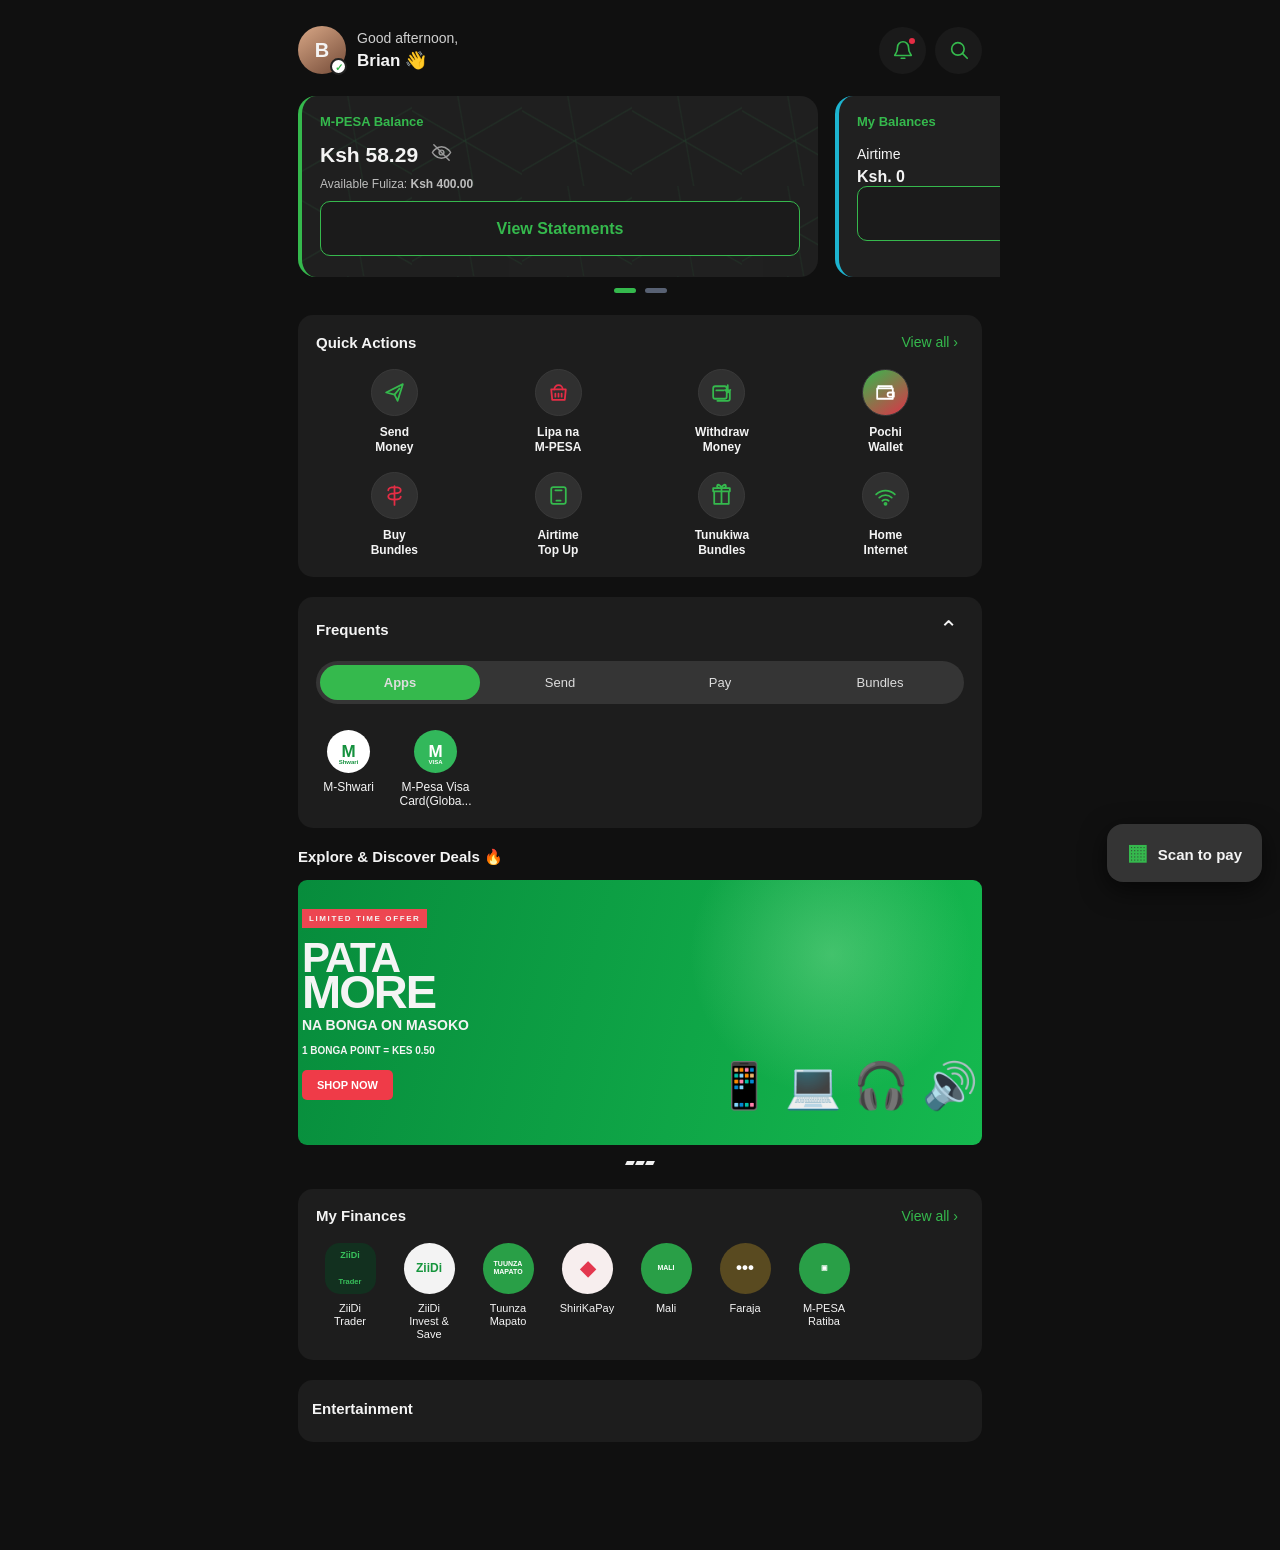
==== index.html @ 20afc81e "Add upgraded M-PESA dashboard" ====
<!doctype html>
<html lang="en">
<head>
<meta charset="utf-8">
<meta name="viewport" content="width=device-width,initial-scale=1,viewport-fit=cover">
<meta name="theme-color" content="#101010">
<title>M-PESA Dashboard</title>
<link rel="stylesheet" href="styles.css">
</head>
<body>
<div class="app">
<header class="topbar">
  <div class="user">
    <div class="avatar">B<span>✓</span></div>
    <div><div class="hello">Good afternoon,</div><div class="name">Brian 👋</div></div>
  </div>
  <div class="top-actions">
    <button class="circle" aria-label="Notifications"><svg viewBox="0 0 24 24"><path d="M18 9a6 6 0 0 0-12 0c0 7-3 7-3 9h18c0-2-3-2-3-9M10 21h4"/></svg><i></i></button>
    <button class="circle" aria-label="Search"><svg viewBox="0 0 24 24"><circle cx="10.8" cy="10.8" r="6.8"/><path d="m16 16 5 5"/></svg></button>
  </div>
</header>

<section class="balances">
<article class="balance-card mpesa"><div class="network"></div><div class="content">
  <div class="eyebrow">M-PESA Balance</div>
  <div class="amount"><strong id="balance">Ksh 58.29</strong><button id="eye"><svg viewBox="0 0 24 24"><path d="M2.5 12s3.4-6 9.5-6 9.5 6 9.5 6-3.4 6-9.5 6-9.5-6-9.5-6Z"/><circle cx="12" cy="12" r="2.5"/><path d="m4 4 16 16"/></svg></button></div>
  <div class="fuliza">Available Fuliza: <b>Ksh 400.00</b></div>
  <button class="statement">View Statements</button>
</div></article>
<article class="balance-card airtime"><div class="content">
  <div class="eyebrow">My Balances</div><div class="air-label">Airtime</div><strong>Ksh. 0</strong>
  <button class="statement">View Details</button>
</div></article>
</section>
<div class="slider-dots"><b></b><i></i></div>

<section class="panel quick">
<div class="heading"><h2>Quick Actions</h2><button class="link">View all ›</button></div>
<div class="quick-grid">
  <button class="action" data-name="Send Money"><span class="qicon green"><svg viewBox="0 0 24 24"><path d="m4 12 16-8-5 16-3-6-8-2Z"/><path d="m12 14 5-6"/></svg></span>Send<br>Money</button>
  <button class="action" data-name="Lipa na M-PESA"><span class="qicon red"><svg viewBox="0 0 24 24"><path d="M5 9h14l-1 10H6L5 9Z"/><path d="M8 9a4 4 0 0 1 8 0M9 13v3M12 13v3M15 13v3"/></svg></span>Lipa na<br>M-PESA</button>
  <button class="action" data-name="Withdraw Money"><span class="qicon green"><svg viewBox="0 0 24 24"><rect x="4" y="6" width="13" height="12" rx="2"/><path d="M17 10h3v8a2 2 0 0 1-2 2H8M7 10h7M18 5v7M15.5 9.5 18 12l2.5-2.5"/></svg></span>Withdraw<br>Money</button>
  <button class="action" data-name="Pochi Wallet"><span class="qicon pochi"><svg viewBox="0 0 24 24"><path d="M4 8h15v10H4z"/><path d="M5 8V6h13v2M16 12h4v4h-4a2 2 0 1 1 0-4Z"/></svg></span>Pochi<br>Wallet</button>
  <button class="action" data-name="Buy Bundles"><span class="qicon red"><svg viewBox="0 0 24 24"><path d="M12 3v18M6 7c0-2 2-3 6-3s6 1 6 3-2 3-6 3-6 1-6 3 2 3 6 3 6-1 6-3"/></svg></span>Buy<br>Bundles</button>
  <button class="action" data-name="Airtime Top Up"><span class="qicon green"><svg viewBox="0 0 24 24"><rect x="5" y="4" width="14" height="16" rx="2"/><path d="M9 7h6M10 17h4"/></svg></span>Airtime<br>Top Up</button>
  <button class="action" data-name="Tunukiwa Bundles"><span class="qicon green"><svg viewBox="0 0 24 24"><path d="M5 8h14v12H5zM4 5h16v3H4zM12 5v15M12 5c-3 0-5-1-4-3 1-1 4 1 4 3ZM12 5c3 0 5-1 4-3-1-1-4 1-4 3Z"/></svg></span>Tunukiwa<br>Bundles</button>
  <button class="action" data-name="Home Internet"><span class="qicon green"><svg viewBox="0 0 24 24"><path d="M3 11a13 13 0 0 1 18 0M6 14a9 9 0 0 1 12 0M9 17a5 5 0 0 1 6 0"/><circle cx="12" cy="20" r="1"/></svg></span>Home<br>Internet</button>
</div></section>

<section class="panel frequent">
<div class="heading"><h2>Frequents</h2><button class="collapse">⌃</button></div>
<div class="tabs"><button class="tab active">Apps</button><button class="tab">Send</button><button class="tab">Pay</button><button class="tab">Bundles</button></div>
<div class="freq-list">
<button class="freq" data-name="M-Shwari"><span class="app-logo mshwari">M<small>Shwari</small></span><label>M-Shwari</label></button>
<button class="freq" data-name="M-Pesa Visa Card"><span class="app-logo visa">M<small>VISA</small></span><label>M-Pesa Visa<br>Card(Globa...</label></button>
</div></section>

<section class="discover">
<h2>Explore &amp; Discover Deals 🔥</h2>
<div class="banner"><div class="banner-copy"><span>LIMITED TIME OFFER</span><h3>PATA<br><b>MORE</b></h3><p>NA BONGA ON MASOKO</p><strong>1 BONGA POINT = KES 0.50</strong><button>SHOP NOW</button></div><div class="banner-art">📱 💻 🎧 🔊</div></div>
<div class="banner-dots"><i></i><i></i><i></i></div></section>

<section class="panel finances">
<div class="heading"><h2>My Finances</h2><button class="link">View all ›</button></div>
<div class="finance-scroll">
<button class="finance"><span class="flogo dark">ZiiDi<small>Trader</small></span>ZiiDi<br>Trader</button>
<button class="finance"><span class="flogo white">ZiiDi</span>ZiiDi<br>Invest &amp; Save</button>
<button class="finance"><span class="flogo green">TUUNZA<br>MAPATO</span>Tuunza<br>Mapato</button>
<button class="finance"><span class="flogo red">◆</span>ShiriKaPay</button>
<button class="finance"><span class="flogo green">MALI</span>Mali</button>
<button class="finance"><span class="flogo orange">•••</span>Faraja</button>
<button class="finance"><span class="flogo green">▣</span>M-PESA<br>Ratiba</button>
</div></section>

<section class="panel entertainment"><h2>Entertainment</h2></section>
<button class="scan"><span>▦</span>Scan to pay</button>
<div id="toast"></div>
</div>
<script src="script.js"></script>
</body></html>
---- styles.css ----
*{box-sizing:border-box;-webkit-tap-highlight-color:transparent} :root{--bg:#101010;--panel:#1d1d1d;--green:#35b94d;--red:#e52d45;--text:#f4f4f4}html,body{margin:0;background:var(--bg);color:var(--text);font-family:Inter,Roboto,Arial,sans-serif}button{font:inherit;color:inherit;border:0;cursor:pointer}.app{width:min(100%,720px);margin:auto;padding:14px 18px 88px}.topbar{height:72px;display:flex;justify-content:space-between;align-items:center;margin-bottom:10px}.user{display:flex;gap:11px;align-items:center}.avatar{width:48px;height:48px;border-radius:50%;display:grid;place-items:center;background:linear-gradient(145deg,#d8a786,#744b38);font-weight:800;font-size:20px;position:relative}.avatar span{position:absolute;right:-1px;bottom:-1px;width:17px;height:17px;border-radius:50%;background:#fff;color:var(--green);font-size:10px;text-align:center;padding-top:2px;border:2px solid #222}.hello{font-size:14px;color:#d0d0d0;margin-bottom:4px}.name{font-size:17px;font-weight:700}.top-actions{display:flex;gap:9px}.circle{width:47px;height:47px;border-radius:50%;background:#1a1a1a;display:grid;place-items:center;position:relative}.circle svg{width:22px;height:22px;fill:none;stroke:var(--green);stroke-width:1.8;stroke-linecap:round;stroke-linejoin:round}.circle i{position:absolute;top:11px;right:11px;width:6px;height:6px;background:#e52d45;border-radius:50%}.balances{display:flex;gap:17px;overflow:hidden;margin:0 -18px;padding:0 18px}.balance-card{height:181px;flex:0 0 calc(100% - 105px);border-radius:18px;background:#202020;position:relative;overflow:hidden;border-left:4px solid var(--green)}.balance-card.airtime{border-left-color:#1db4d0}.network{position:absolute;inset:0;opacity:.65;background-image:linear-gradient(30deg,transparent 48%,#27603955 49%,transparent 50%),linear-gradient(150deg,transparent 48%,#27603955 49%,transparent 50%),linear-gradient(80deg,transparent 48%,#27603944 49%,transparent 50%);background-size:110px 90px}.content{position:relative;padding:18px}.eyebrow{color:var(--green);font-size:13px;font-weight:700;margin-bottom:12px}.amount{display:flex;align-items:center;gap:12px}.amount strong{font-size:21px}.amount button{background:none;padding:0}.amount svg{width:23px;height:23px;fill:none;stroke:#999;stroke-width:1.5;stroke-linecap:round;stroke-linejoin:round}.fuliza{font-size:12px;color:#bdbdbd;margin:9px 0 10px}.statement{height:55px;width:100%;background:#1b1b1b;border:1px solid #36b84d;border-radius:10px;color:var(--green);font-weight:700}.air-label{font-size:14px;margin:17px 0 6px}.airtime strong{font-size:16px}.slider-dots{display:flex;justify-content:center;gap:9px;margin:11px 0 22px}.slider-dots b,.slider-dots i{width:22px;height:5px;border-radius:9px;background:#586173}.slider-dots b{background:var(--green)}.panel{background:var(--panel);border-radius:15px;padding:18px;margin-bottom:20px}.heading{display:flex;justify-content:space-between;align-items:center;margin-bottom:17px}.heading h2,.discover h2,.entertainment h2{font-size:15px;margin:0}.link{background:none;color:var(--green);font-size:14px}.quick-grid{display:grid;grid-template-columns:repeat(4,1fr);gap:15px 7px}.action{background:none;display:flex;flex-direction:column;align-items:center;gap:9px;font-size:12px;font-weight:600;line-height:1.25;text-align:center}.qicon{width:47px;height:47px;border-radius:50%;background:#303030;border:1px solid #3a3a3a;display:grid;place-items:center}.qicon svg{width:25px;height:25px;fill:none;stroke:var(--green);stroke-width:1.7;stroke-linecap:round;stroke-linejoin:round}.qicon.red svg{stroke:var(--red)}.qicon.pochi{background:linear-gradient(145deg,#35b94d,#df3148)}.qicon.pochi svg{stroke:#fff}.frequent{min-height:224px}.collapse{background:none;font-size:23px}.tabs{display:grid;grid-template-columns:repeat(4,1fr);background:#353535;border-radius:25px;padding:4px;margin-bottom:25px}.tab{background:none;border-radius:21px;padding:10px 5px;color:#ddd;font-size:13px}.tab.active{background:var(--green);font-weight:700}.freq-list{display:flex;gap:22px}.freq{background:none;width:65px;display:flex;flex-direction:column;align-items:center;gap:8px;font-size:12px;line-height:1.15}.app-logo{width:43px;height:43px;border-radius:50%;display:grid;place-items:center;background:#fff;color:#15913e;font-weight:800;font-size:17px;position:relative}.app-logo small{font-size:6px;position:absolute;bottom:7px}.app-logo.visa{background:#32b85b;color:#fff}.discover{margin-bottom:20px}.discover h2{margin-bottom:14px}.banner{height:265px;border-radius:9px;overflow:hidden;background:linear-gradient(105deg,#078c3c,#15b94f);position:relative}.banner:after{content:"";position:absolute;inset:0;background:radial-gradient(circle at 78% 28%,#a5edb055,transparent 25%)}.banner-copy{position:relative;z-index:2;padding:27px 8px 20px 4px;width:59%}.banner-copy>span{background:#ed4651;padding:5px 7px;font-size:8px;font-weight:900;letter-spacing:1.6px}.banner h3{font-size:42px;line-height:.77;letter-spacing:-2px;margin:17px 0 3px}.banner h3 b{font-size:47px}.banner p{font-size:14px;font-weight:800;margin:7px 0 12px}.banner strong{display:block;font-size:10px;margin-bottom:14px}.banner button{background:#ef3b48;color:white;border-radius:5px;padding:9px 15px;font-size:11px;font-weight:800}.banner-art{position:absolute;right:4px;bottom:33px;font-size:45px;white-space:nowrap;z-index:2}.banner-dots{text-align:center;padding-top:6px}.banner-dots i{display:inline-block;width:8px;height:4px;background:#eee;margin:0 1px;transform:skew(-25deg)}.finances{overflow:hidden}.finance-scroll{display:flex;gap:11px;overflow-x:auto;scrollbar-width:none}.finance-scroll::-webkit-scrollbar{display:none}.finance{background:none;flex:0 0 68px;display:flex;flex-direction:column;align-items:center;gap:8px;text-align:center;font-size:11px;line-height:1.2}.flogo{width:51px;height:51px;border-radius:15px;display:grid;place-items:center;font-weight:800;font-size:9px}.flogo.dark{background:#12301f;color:#38c05b}.flogo.white{background:#f3f3f3;color:#16953d;border-radius:50%;font-size:12px}.flogo.green{background:#299f47;color:white;border-radius:50%;font-size:7px}.flogo.red{background:#f7eeee;color:#e3374e;border-radius:50%;font-size:20px}.flogo.orange{background:#594a20;color:#fff;border-radius:50%;font-size:17px}.entertainment{height:62px;padding:20px 14px}.scan{position:fixed;right:18px;bottom:18px;z-index:20;background:#343434;border-radius:16px;padding:16px 20px;box-shadow:0 8px 26px #0009;font-size:15px;font-weight:600}.scan span{color:var(--green);font-size:22px;margin-right:10px}#toast{position:fixed;left:50%;bottom:84px;transform:translate(-50%,20px);opacity:0;background:#333;padding:11px 18px;border-radius:10px;font-size:13px;transition:.2s;z-index:30}#toast.show{opacity:1;transform:translate(-50%,0)}@media(min-width:600px){.balance-card{flex-basis:520px}}
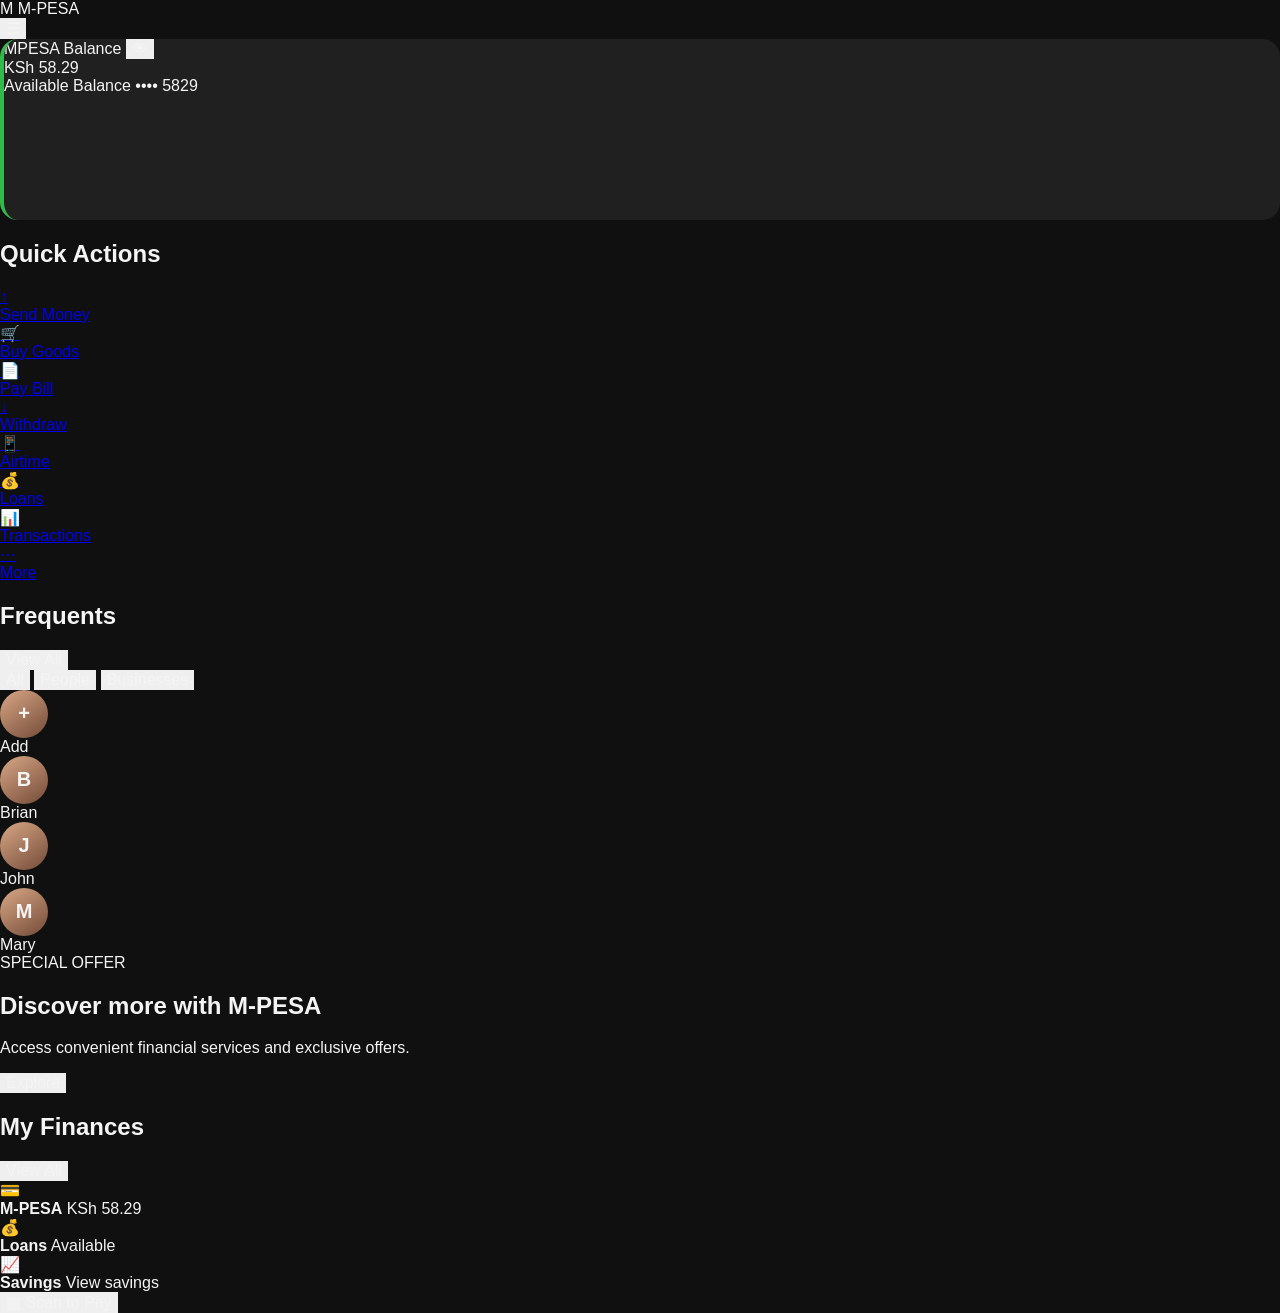
==== commit 16374fec: "Update index.html" ====
--- a/index.html
+++ b/index.html
@@ -1,80 +1,446 @@
-<!doctype html>
+<!DOCTYPE html>
 <html lang="en">
 <head>
-<meta charset="utf-8">
-<meta name="viewport" content="width=device-width,initial-scale=1,viewport-fit=cover">
-<meta name="theme-color" content="#101010">
-<title>M-PESA Dashboard</title>
-<link rel="stylesheet" href="styles.css">
+  <meta charset="UTF-8">
+  <meta name="viewport" content="width=device-width, initial-scale=1.0">
+
+  <title>M-PESA Dashboard</title>
+
+  <link rel="stylesheet" href="styles.css">
 </head>
+
 <body>
-<div class="app">
-<header class="topbar">
-  <div class="user">
-    <div class="avatar">B<span>✓</span></div>
-    <div><div class="hello">Good afternoon,</div><div class="name">Brian 👋</div></div>
-  </div>
-  <div class="top-actions">
-    <button class="circle" aria-label="Notifications"><svg viewBox="0 0 24 24"><path d="M18 9a6 6 0 0 0-12 0c0 7-3 7-3 9h18c0-2-3-2-3-9M10 21h4"/></svg><i></i></button>
-    <button class="circle" aria-label="Search"><svg viewBox="0 0 24 24"><circle cx="10.8" cy="10.8" r="6.8"/><path d="m16 16 5 5"/></svg></button>
-  </div>
-</header>
-
-<section class="balances">
-<article class="balance-card mpesa"><div class="network"></div><div class="content">
-  <div class="eyebrow">M-PESA Balance</div>
-  <div class="amount"><strong id="balance">Ksh 58.29</strong><button id="eye"><svg viewBox="0 0 24 24"><path d="M2.5 12s3.4-6 9.5-6 9.5 6 9.5 6-3.4 6-9.5 6-9.5-6-9.5-6Z"/><circle cx="12" cy="12" r="2.5"/><path d="m4 4 16 16"/></svg></button></div>
-  <div class="fuliza">Available Fuliza: <b>Ksh 400.00</b></div>
-  <button class="statement">View Statements</button>
-</div></article>
-<article class="balance-card airtime"><div class="content">
-  <div class="eyebrow">My Balances</div><div class="air-label">Airtime</div><strong>Ksh. 0</strong>
-  <button class="statement">View Details</button>
-</div></article>
-</section>
-<div class="slider-dots"><b></b><i></i></div>
-
-<section class="panel quick">
-<div class="heading"><h2>Quick Actions</h2><button class="link">View all ›</button></div>
-<div class="quick-grid">
-  <button class="action" data-name="Send Money"><span class="qicon green"><svg viewBox="0 0 24 24"><path d="m4 12 16-8-5 16-3-6-8-2Z"/><path d="m12 14 5-6"/></svg></span>Send<br>Money</button>
-  <button class="action" data-name="Lipa na M-PESA"><span class="qicon red"><svg viewBox="0 0 24 24"><path d="M5 9h14l-1 10H6L5 9Z"/><path d="M8 9a4 4 0 0 1 8 0M9 13v3M12 13v3M15 13v3"/></svg></span>Lipa na<br>M-PESA</button>
-  <button class="action" data-name="Withdraw Money"><span class="qicon green"><svg viewBox="0 0 24 24"><rect x="4" y="6" width="13" height="12" rx="2"/><path d="M17 10h3v8a2 2 0 0 1-2 2H8M7 10h7M18 5v7M15.5 9.5 18 12l2.5-2.5"/></svg></span>Withdraw<br>Money</button>
-  <button class="action" data-name="Pochi Wallet"><span class="qicon pochi"><svg viewBox="0 0 24 24"><path d="M4 8h15v10H4z"/><path d="M5 8V6h13v2M16 12h4v4h-4a2 2 0 1 1 0-4Z"/></svg></span>Pochi<br>Wallet</button>
-  <button class="action" data-name="Buy Bundles"><span class="qicon red"><svg viewBox="0 0 24 24"><path d="M12 3v18M6 7c0-2 2-3 6-3s6 1 6 3-2 3-6 3-6 1-6 3 2 3 6 3 6-1 6-3"/></svg></span>Buy<br>Bundles</button>
-  <button class="action" data-name="Airtime Top Up"><span class="qicon green"><svg viewBox="0 0 24 24"><rect x="5" y="4" width="14" height="16" rx="2"/><path d="M9 7h6M10 17h4"/></svg></span>Airtime<br>Top Up</button>
-  <button class="action" data-name="Tunukiwa Bundles"><span class="qicon green"><svg viewBox="0 0 24 24"><path d="M5 8h14v12H5zM4 5h16v3H4zM12 5v15M12 5c-3 0-5-1-4-3 1-1 4 1 4 3ZM12 5c3 0 5-1 4-3-1-1-4 1-4 3Z"/></svg></span>Tunukiwa<br>Bundles</button>
-  <button class="action" data-name="Home Internet"><span class="qicon green"><svg viewBox="0 0 24 24"><path d="M3 11a13 13 0 0 1 18 0M6 14a9 9 0 0 1 12 0M9 17a5 5 0 0 1 6 0"/><circle cx="12" cy="20" r="1"/></svg></span>Home<br>Internet</button>
-</div></section>
-
-<section class="panel frequent">
-<div class="heading"><h2>Frequents</h2><button class="collapse">⌃</button></div>
-<div class="tabs"><button class="tab active">Apps</button><button class="tab">Send</button><button class="tab">Pay</button><button class="tab">Bundles</button></div>
-<div class="freq-list">
-<button class="freq" data-name="M-Shwari"><span class="app-logo mshwari">M<small>Shwari</small></span><label>M-Shwari</label></button>
-<button class="freq" data-name="M-Pesa Visa Card"><span class="app-logo visa">M<small>VISA</small></span><label>M-Pesa Visa<br>Card(Globa...</label></button>
-</div></section>
-
-<section class="discover">
-<h2>Explore &amp; Discover Deals 🔥</h2>
-<div class="banner"><div class="banner-copy"><span>LIMITED TIME OFFER</span><h3>PATA<br><b>MORE</b></h3><p>NA BONGA ON MASOKO</p><strong>1 BONGA POINT = KES 0.50</strong><button>SHOP NOW</button></div><div class="banner-art">📱 💻 🎧 🔊</div></div>
-<div class="banner-dots"><i></i><i></i><i></i></div></section>
-
-<section class="panel finances">
-<div class="heading"><h2>My Finances</h2><button class="link">View all ›</button></div>
-<div class="finance-scroll">
-<button class="finance"><span class="flogo dark">ZiiDi<small>Trader</small></span>ZiiDi<br>Trader</button>
-<button class="finance"><span class="flogo white">ZiiDi</span>ZiiDi<br>Invest &amp; Save</button>
-<button class="finance"><span class="flogo green">TUUNZA<br>MAPATO</span>Tuunza<br>Mapato</button>
-<button class="finance"><span class="flogo red">◆</span>ShiriKaPay</button>
-<button class="finance"><span class="flogo green">MALI</span>Mali</button>
-<button class="finance"><span class="flogo orange">•••</span>Faraja</button>
-<button class="finance"><span class="flogo green">▣</span>M-PESA<br>Ratiba</button>
-</div></section>
-
-<section class="panel entertainment"><h2>Entertainment</h2></section>
-<button class="scan"><span>▦</span>Scan to pay</button>
-<div id="toast"></div>
-</div>
-<script src="script.js"></script>
-</body></html>+
+  <!-- ================= HEADER ================= -->
+  <header class="top-header">
+
+    <div class="brand">
+      <span class="brand-mark">M</span>
+      <span>M-PESA</span>
+    </div>
+
+    <button class="menu-btn" aria-label="Menu">
+      ☰
+    </button>
+
+  </header>
+
+
+  <!-- ================= MAIN ================= -->
+  <main class="dashboard">
+
+    <!-- Balance Card -->
+    <section class="balance-card">
+
+      <div class="balance-header">
+        <span>MPESA Balance</span>
+
+        <button
+          id="toggleBalance"
+          class="balance-toggle"
+          aria-label="Show or hide balance"
+        >
+          👁
+        </button>
+      </div>
+
+      <div
+        id="balanceAmount"
+        class="balance-amount"
+      >
+        KSh 58.29
+      </div>
+
+      <div class="balance-footer">
+        <span>Available Balance</span>
+        <span>•••• 5829</span>
+      </div>
+
+    </section>
+
+
+    <!-- ================= QUICK ACTIONS ================= -->
+    <section class="section">
+
+      <div class="section-heading">
+        <h2>Quick Actions</h2>
+      </div>
+
+      <div class="quick-actions">
+
+        <!-- SEND MONEY -->
+        <a
+          href="send-money.html"
+          class="quick-action"
+        >
+          <div class="action-icon send-icon">
+            ↑
+          </div>
+
+          <span>Send Money</span>
+        </a>
+
+
+        <!-- BUY GOODS -->
+        <a
+          href="#"
+          class="quick-action"
+          onclick="showToast('Buy Goods selected'); return false;"
+        >
+          <div class="action-icon">
+            🛒
+          </div>
+
+          <span>Buy Goods</span>
+        </a>
+
+
+        <!-- PAY BILL -->
+        <a
+          href="#"
+          class="quick-action"
+          onclick="showToast('Pay Bill selected'); return false;"
+        >
+          <div class="action-icon">
+            📄
+          </div>
+
+          <span>Pay Bill</span>
+        </a>
+
+
+        <!-- WITHDRAW -->
+        <a
+          href="#"
+          class="quick-action"
+          onclick="showToast('Withdraw selected'); return false;"
+        >
+          <div class="action-icon">
+            ↓
+          </div>
+
+          <span>Withdraw</span>
+        </a>
+
+
+        <!-- AIRTIME -->
+        <a
+          href="#"
+          class="quick-action"
+          onclick="showToast('Airtime selected'); return false;"
+        >
+          <div class="action-icon">
+            📱
+          </div>
+
+          <span>Airtime</span>
+        </a>
+
+
+        <!-- LOANS -->
+        <a
+          href="#"
+          class="quick-action"
+          onclick="showToast('Loans selected'); return false;"
+        >
+          <div class="action-icon">
+            💰
+          </div>
+
+          <span>Loans</span>
+        </a>
+
+
+        <!-- TRANSACTIONS -->
+        <a
+          href="#"
+          class="quick-action"
+          onclick="showToast('Transactions selected'); return false;"
+        >
+          <div class="action-icon">
+            📊
+          </div>
+
+          <span>Transactions</span>
+        </a>
+
+
+        <!-- MORE -->
+        <a
+          href="#"
+          class="quick-action"
+          onclick="showToast('More options'); return false;"
+        >
+          <div class="action-icon">
+            ⋯
+          </div>
+
+          <span>More</span>
+        </a>
+
+      </div>
+
+    </section>
+
+
+    <!-- ================= FREQUENTS ================= -->
+    <section class="section">
+
+      <div class="section-heading">
+        <h2>Frequents</h2>
+
+        <button class="view-all">
+          View All
+        </button>
+      </div>
+
+      <div class="frequent-tabs">
+
+        <button class="frequent-tab active">
+          All
+        </button>
+
+        <button class="frequent-tab">
+          People
+        </button>
+
+        <button class="frequent-tab">
+          Businesses
+        </button>
+
+      </div>
+
+      <div class="frequent-list">
+
+        <div class="frequent-item">
+          <div class="avatar">+</div>
+          <span>Add</span>
+        </div>
+
+        <div class="frequent-item">
+          <div class="avatar">B</div>
+          <span>Brian</span>
+        </div>
+
+        <div class="frequent-item">
+          <div class="avatar">J</div>
+          <span>John</span>
+        </div>
+
+        <div class="frequent-item">
+          <div class="avatar">M</div>
+          <span>Mary</span>
+        </div>
+
+      </div>
+
+    </section>
+
+
+    <!-- ================= DEALS ================= -->
+    <section class="deal-banner">
+
+      <div class="deal-content">
+
+        <span class="deal-label">
+          SPECIAL OFFER
+        </span>
+
+        <h2>
+          Discover more with M-PESA
+        </h2>
+
+        <p>
+          Access convenient financial services
+          and exclusive offers.
+        </p>
+
+        <button
+          onclick="showToast('Opening offers...')"
+          class="deal-btn"
+        >
+          Explore
+        </button>
+
+      </div>
+
+    </section>
+
+
+    <!-- ================= MY FINANCES ================= -->
+    <section class="section finances-section">
+
+      <div class="section-heading">
+
+        <h2>My Finances</h2>
+
+        <button class="view-all">
+          View All
+        </button>
+
+      </div>
+
+
+      <div class="finance-list">
+
+        <div class="finance-card">
+
+          <div class="finance-icon">
+            💳
+          </div>
+
+          <div>
+            <strong>M-PESA</strong>
+            <span>KSh 58.29</span>
+          </div>
+
+        </div>
+
+
+        <div class="finance-card">
+
+          <div class="finance-icon">
+            💰
+          </div>
+
+          <div>
+            <strong>Loans</strong>
+            <span>Available</span>
+          </div>
+
+        </div>
+
+
+        <div class="finance-card">
+
+          <div class="finance-icon">
+            📈
+          </div>
+
+          <div>
+            <strong>Savings</strong>
+            <span>View savings</span>
+          </div>
+
+        </div>
+
+      </div>
+
+    </section>
+
+  </main>
+
+
+  <!-- ================= SCAN BUTTON ================= -->
+
+  <button
+    class="scan-button"
+    onclick="showToast('Scan to Pay')"
+  >
+    <span class="scan-icon">▦</span>
+    <span>Scan to Pay</span>
+  </button>
+
+
+  <!-- ================= TOAST ================= -->
+
+  <div
+    id="toast"
+    class="toast"
+  ></div>
+
+
+  <!-- ================= SCRIPT ================= -->
+
+  <script>
+
+    /* --------------------------------
+       BALANCE SHOW / HIDE
+    -------------------------------- */
+
+    const toggleBalance =
+      document.getElementById("toggleBalance");
+
+    const balanceAmount =
+      document.getElementById("balanceAmount");
+
+    let balanceVisible = true;
+
+    if (toggleBalance) {
+
+      toggleBalance.addEventListener("click", () => {
+
+        balanceVisible = !balanceVisible;
+
+        if (balanceVisible) {
+
+          balanceAmount.textContent =
+            "KSh 58.29";
+
+          toggleBalance.textContent = "👁";
+
+        } else {
+
+          balanceAmount.textContent =
+            "KSh •••••";
+
+          toggleBalance.textContent = "🙈";
+
+        }
+
+      });
+
+    }
+
+
+    /* --------------------------------
+       TOAST MESSAGE
+    -------------------------------- */
+
+    function showToast(message) {
+
+      const toast =
+        document.getElementById("toast");
+
+      if (!toast) return;
+
+      toast.textContent = message;
+
+      toast.classList.add("show");
+
+      setTimeout(() => {
+
+        toast.classList.remove("show");
+
+      }, 2200);
+
+    }
+
+
+    /* --------------------------------
+       FREQUENT TABS
+    -------------------------------- */
+
+    const frequentTabs =
+      document.querySelectorAll(".frequent-tab");
+
+    frequentTabs.forEach(tab => {
+
+      tab.addEventListener("click", () => {
+
+        frequentTabs.forEach(item => {
+
+          item.classList.remove("active");
+
+        });
+
+        tab.classList.add("active");
+
+      });
+
+    });
+
+  </script>
+
+</body>
+</html>
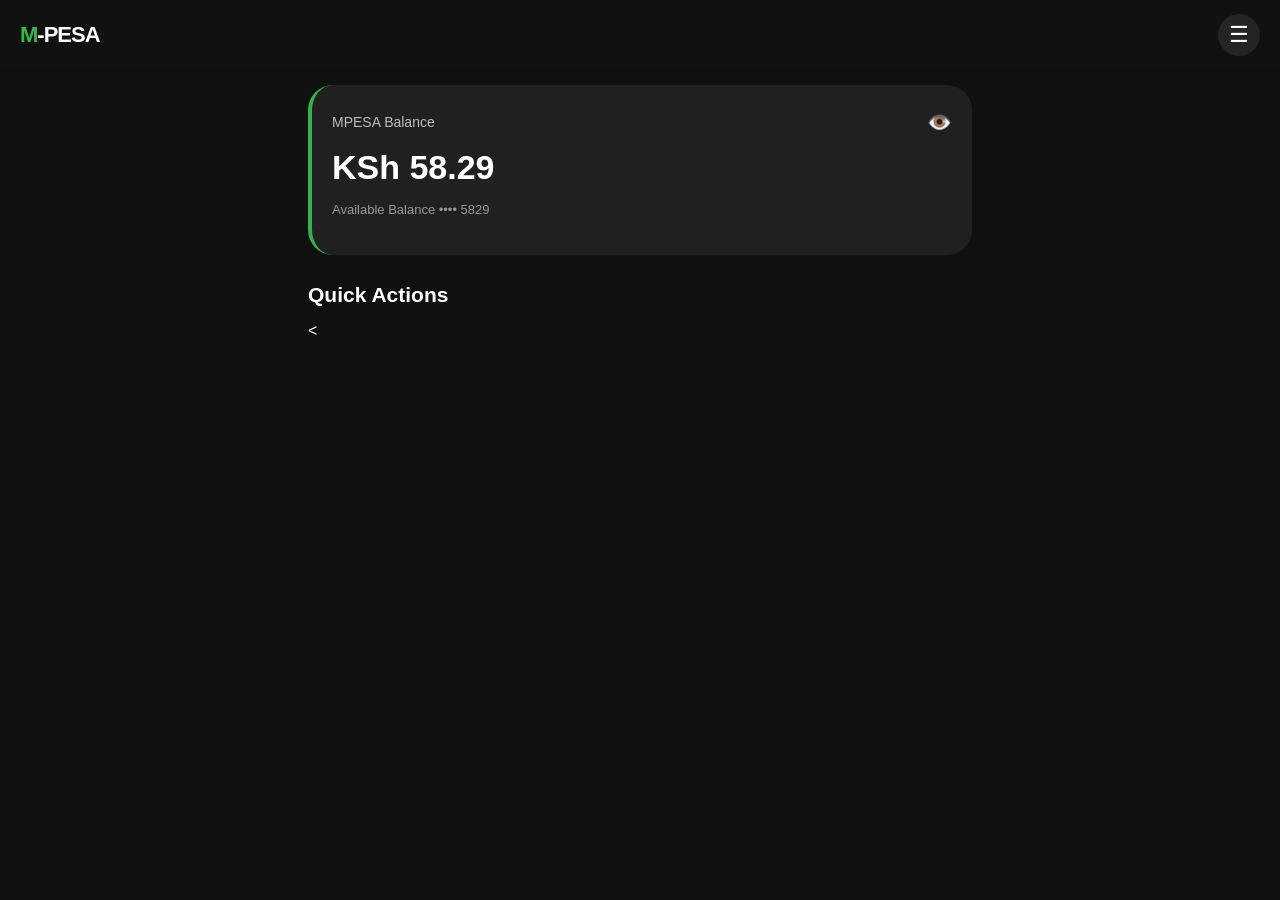
==== commit 3105955c: "Update index.html" ====
--- a/index.html
+++ b/index.html
@@ -6,441 +6,439 @@
 
   <title>M-PESA Dashboard</title>
 
-  <link rel="stylesheet" href="styles.css">
+  <style>
+    * {
+      box-sizing: border-box;
+      margin: 0;
+      padding: 0;
+    }
+
+    body {
+      font-family: Arial, Helvetica, sans-serif;
+      background: #101010;
+      color: #fff;
+      min-height: 100vh;
+    }
+
+    button,
+    a {
+      font-family: inherit;
+    }
+
+    button {
+      cursor: pointer;
+    }
+
+    /* HEADER */
+
+    .header {
+      height: 70px;
+      padding: 0 20px;
+      display: flex;
+      align-items: center;
+      justify-content: space-between;
+      background: #111;
+    }
+
+    .logo {
+      font-size: 22px;
+      font-weight: 800;
+      letter-spacing: -1px;
+    }
+
+    .logo span {
+      color: #35b84a;
+    }
+
+    .menu {
+      width: 42px;
+      height: 42px;
+      border: 0;
+      border-radius: 50%;
+      background: #242424;
+      color: white;
+      font-size: 22px;
+    }
+
+    /* MAIN */
+
+    .container {
+      width: 100%;
+      max-width: 700px;
+      margin: auto;
+      padding: 15px 18px 100px;
+    }
+
+    /* BALANCE */
+
+    .balance-card {
+      background: #202020;
+      border-radius: 25px;
+      padding: 25px 20px;
+      min-height: 170px;
+      border-left: 4px solid #32b44a;
+      margin-bottom: 28px;
+    }
+
+    .balance-top {
+      display: flex;
+      align-items: center;
+      justify-content: space-between;
+      color: #bdbdbd;
+      font-size: 14px;
+    }
+
+    .eye {
+      border: 0;
+      background: transparent;
+      font-size: 20px;
+    }
+
+    .balance {
+      margin-top: 14px;
+      font-size: 34px;
+      font-weight: 700;
+    }
+
+    .balance-label {
+      margin-top: 15px;
+      color: #999;
+      font-size: 13px;
+    }
+
+    /* SECTION */
+
+    .section {
+      margin-bottom: 30px;
+    }
+
+    .section-title {
+      display: flex;
+      align-items: center;
+      justify-content: space-between;
+      margin-bottom: 15px;
+    }
+
+    .section-title h2 {
+      font-size: 21px;
+    }
+
+    .view-all {
+      background: transparent;
+      border: 0;
+      color: #aaa;
+      font-size: 13px;
+    }
+
+    /* QUICK ACTIONS */
+
+    .quick-actions {
+      display: grid;
+      grid-template-columns: repeat(4, 1fr);
+      gap: 10px;
+    }
+
+    .quick-action {
+      min-height: 105px;
+      border-radius: 16px;
+      background: #202020;
+      border: 1px solid #292929;
+      color: white;
+      text-decoration: none;
+      display: flex;
+      flex-direction: column;
+      align-items: center;
+      justify-content: center;
+      gap: 9px;
+      transition: .2s;
+    }
+
+    .quick-action:active {
+      transform: scale(.96);
+    }
+
+    .quick-icon {
+      width: 45px;
+      height: 45px;
+      border-radius: 50%;
+      background: #292929;
+      display: flex;
+      align-items: center;
+      justify-content: center;
+      font-size: 22px;
+    }
+
+    .quick-action span {
+      font-size: 12px;
+      text-align: center;
+    }
+
+    /* FREQUENTS */
+
+    .tabs {
+      display: flex;
+      gap: 8px;
+      overflow-x: auto;
+      margin-bottom: 17px;
+    }
+
+    .tab {
+      border: 0;
+      background: #242424;
+      color: #aaa;
+      padding: 9px 17px;
+      border-radius: 20px;
+      white-space: nowrap;
+    }
+
+    .tab.active {
+      background: #35b84a;
+      color: white;
+    }
+
+    .frequents {
+      display: flex;
+      gap: 20px;
+      overflow-x: auto;
+    }
+
+    .person {
+      min-width: 60px;
+      text-align: center;
+      color: #ccc;
+      font-size: 12px;
+    }
+
+    .avatar {
+      width: 52px;
+      height: 52px;
+      border-radius: 50%;
+      margin: auto auto 7px;
+      display: flex;
+      align-items: center;
+      justify-content: center;
+      background: #333;
+      border: 1px solid #444;
+      font-size: 18px;
+      color: white;
+    }
+
+    .add {
+      color: #35b84a;
+      font-size: 28px;
+    }
+
+    /* DEAL */
+
+    .deal {
+      background: linear-gradient(135deg, #202020, #292929);
+      border-radius: 22px;
+      padding: 24px;
+      margin-bottom: 30px;
+      border: 1px solid #333;
+    }
+
+    .deal-small {
+      color: #35b84a;
+      font-size: 11px;
+      font-weight: bold;
+      margin-bottom: 8px;
+    }
+
+    .deal h2 {
+      font-size: 22px;
+      margin-bottom: 10px;
+    }
+
+    .deal p {
+      color: #aaa;
+      font-size: 14px;
+      line-height: 1.5;
+      margin-bottom: 17px;
+    }
+
+    .deal button {
+      border: 0;
+      background: #35b84a;
+      color: white;
+      border-radius: 20px;
+      padding: 10px 18px;
+      font-weight: bold;
+    }
+
+    /* FINANCES */
+
+    .finances {
+      display: flex;
+      gap: 12px;
+      overflow-x: auto;
+    }
+
+    .finance {
+      min-width: 170px;
+      background: #202020;
+      border-radius: 17px;
+      padding: 17px;
+    }
+
+    .finance-icon {
+      font-size: 24px;
+      margin-bottom: 12px;
+    }
+
+    .finance strong {
+      display: block;
+      margin-bottom: 5px;
+    }
+
+    .finance small {
+      color: #999;
+    }
+
+    /* SCAN */
+
+    .scan {
+      position: fixed;
+      bottom: 20px;
+      left: 50%;
+      transform: translateX(-50%);
+      border: 0;
+      border-radius: 30px;
+      background: #35b84a;
+      color: white;
+      padding: 15px 24px;
+      font-weight: bold;
+      box-shadow: 0 8px 25px rgba(0,0,0,.5);
+      z-index: 10;
+    }
+
+    /* TOAST */
+
+    .toast {
+      position: fixed;
+      left: 50%;
+      bottom: 85px;
+      transform: translateX(-50%);
+      background: #333;
+      color: white;
+      padding: 12px 20px;
+      border-radius: 8px;
+      display: none;
+      z-index: 20;
+      font-size: 14px;
+    }
+
+    .toast.show {
+      display: block;
+    }
+
+    /* MOBILE */
+
+    @media (max-width: 500px) {
+
+      .header {
+        height: 62px;
+      }
+
+      .container {
+        padding-left: 14px;
+        padding-right: 14px;
+      }
+
+      .balance {
+        font-size: 30px;
+      }
+
+      .quick-actions {
+        grid-template-columns: repeat(4, 1fr);
+        gap: 7px;
+      }
+
+      .quick-action {
+        min-height: 90px;
+        border-radius: 13px;
+      }
+
+      .quick-icon {
+        width: 39px;
+        height: 39px;
+        font-size: 19px;
+      }
+
+      .quick-action span {
+        font-size: 10px;
+      }
+
+      .deal h2 {
+        font-size: 20px;
+      }
+    }
+
+    @media (max-width: 360px) {
+
+      .quick-actions {
+        grid-template-columns: repeat(2, 1fr);
+      }
+
+      .quick-action {
+        min-height: 90px;
+      }
+    }
+  </style>
 </head>
 
 <body>
 
-  <!-- ================= HEADER ================= -->
-  <header class="top-header">
-
-    <div class="brand">
-      <span class="brand-mark">M</span>
-      <span>M-PESA</span>
+  <!-- HEADER -->
+
+  <header class="header">
+
+    <div class="logo">
+      <span>M</span>-PESA
     </div>
 
-    <button class="menu-btn" aria-label="Menu">
+    <button class="menu">
       ☰
     </button>
 
   </header>
 
 
-  <!-- ================= MAIN ================= -->
-  <main class="dashboard">
-
-    <!-- Balance Card -->
+  <main class="container">
+
+    <!-- BALANCE -->
+
     <section class="balance-card">
 
-      <div class="balance-header">
+      <div class="balance-top">
         <span>MPESA Balance</span>
 
-        <button
-          id="toggleBalance"
-          class="balance-toggle"
-          aria-label="Show or hide balance"
-        >
-          👁
+        <button class="eye" id="eye">
+          👁️
         </button>
       </div>
 
-      <div
-        id="balanceAmount"
-        class="balance-amount"
-      >
+      <div class="balance" id="balance">
         KSh 58.29
       </div>
 
-      <div class="balance-footer">
-        <span>Available Balance</span>
-        <span>•••• 5829</span>
+      <div class="balance-label">
+        Available Balance •••• 5829
       </div>
 
     </section>
 
 
-    <!-- ================= QUICK ACTIONS ================= -->
+    <!-- QUICK ACTIONS -->
+
     <section class="section">
 
-      <div class="section-heading">
+      <div class="section-title">
         <h2>Quick Actions</h2>
       </div>
 
       <div class="quick-actions">
 
         <!-- SEND MONEY -->
-        <a
-          href="send-money.html"
-          class="quick-action"
-        >
-          <div class="action-icon send-icon">
-            ↑
-          </div>
-
-          <span>Send Money</span>
-        </a>
-
-
-        <!-- BUY GOODS -->
-        <a
-          href="#"
-          class="quick-action"
-          onclick="showToast('Buy Goods selected'); return false;"
-        >
-          <div class="action-icon">
-            🛒
-          </div>
-
-          <span>Buy Goods</span>
-        </a>
-
-
-        <!-- PAY BILL -->
-        <a
-          href="#"
-          class="quick-action"
-          onclick="showToast('Pay Bill selected'); return false;"
-        >
-          <div class="action-icon">
-            📄
-          </div>
-
-          <span>Pay Bill</span>
-        </a>
-
-
-        <!-- WITHDRAW -->
-        <a
-          href="#"
-          class="quick-action"
-          onclick="showToast('Withdraw selected'); return false;"
-        >
-          <div class="action-icon">
-            ↓
-          </div>
-
-          <span>Withdraw</span>
-        </a>
-
-
-        <!-- AIRTIME -->
-        <a
-          href="#"
-          class="quick-action"
-          onclick="showToast('Airtime selected'); return false;"
-        >
-          <div class="action-icon">
-            📱
-          </div>
-
-          <span>Airtime</span>
-        </a>
-
-
-        <!-- LOANS -->
-        <a
-          href="#"
-          class="quick-action"
-          onclick="showToast('Loans selected'); return false;"
-        >
-          <div class="action-icon">
-            💰
-          </div>
-
-          <span>Loans</span>
-        </a>
-
-
-        <!-- TRANSACTIONS -->
-        <a
-          href="#"
-          class="quick-action"
-          onclick="showToast('Transactions selected'); return false;"
-        >
-          <div class="action-icon">
-            📊
-          </div>
-
-          <span>Transactions</span>
-        </a>
-
-
-        <!-- MORE -->
-        <a
-          href="#"
-          class="quick-action"
-          onclick="showToast('More options'); return false;"
-        >
-          <div class="action-icon">
-            ⋯
-          </div>
-
-          <span>More</span>
-        </a>
-
-      </div>
-
-    </section>
-
-
-    <!-- ================= FREQUENTS ================= -->
-    <section class="section">
-
-      <div class="section-heading">
-        <h2>Frequents</h2>
-
-        <button class="view-all">
-          View All
-        </button>
-      </div>
-
-      <div class="frequent-tabs">
-
-        <button class="frequent-tab active">
-          All
-        </button>
-
-        <button class="frequent-tab">
-          People
-        </button>
-
-        <button class="frequent-tab">
-          Businesses
-        </button>
-
-      </div>
-
-      <div class="frequent-list">
-
-        <div class="frequent-item">
-          <div class="avatar">+</div>
-          <span>Add</span>
-        </div>
-
-        <div class="frequent-item">
-          <div class="avatar">B</div>
-          <span>Brian</span>
-        </div>
-
-        <div class="frequent-item">
-          <div class="avatar">J</div>
-          <span>John</span>
-        </div>
-
-        <div class="frequent-item">
-          <div class="avatar">M</div>
-          <span>Mary</span>
-        </div>
-
-      </div>
-
-    </section>
-
-
-    <!-- ================= DEALS ================= -->
-    <section class="deal-banner">
-
-      <div class="deal-content">
-
-        <span class="deal-label">
-          SPECIAL OFFER
-        </span>
-
-        <h2>
-          Discover more with M-PESA
-        </h2>
-
-        <p>
-          Access convenient financial services
-          and exclusive offers.
-        </p>
-
-        <button
-          onclick="showToast('Opening offers...')"
-          class="deal-btn"
-        >
-          Explore
-        </button>
-
-      </div>
-
-    </section>
-
-
-    <!-- ================= MY FINANCES ================= -->
-    <section class="section finances-section">
-
-      <div class="section-heading">
-
-        <h2>My Finances</h2>
-
-        <button class="view-all">
-          View All
-        </button>
-
-      </div>
-
-
-      <div class="finance-list">
-
-        <div class="finance-card">
-
-          <div class="finance-icon">
-            💳
-          </div>
-
-          <div>
-            <strong>M-PESA</strong>
-            <span>KSh 58.29</span>
-          </div>
-
-        </div>
-
-
-        <div class="finance-card">
-
-          <div class="finance-icon">
-            💰
-          </div>
-
-          <div>
-            <strong>Loans</strong>
-            <span>Available</span>
-          </div>
-
-        </div>
-
-
-        <div class="finance-card">
-
-          <div class="finance-icon">
-            📈
-          </div>
-
-          <div>
-            <strong>Savings</strong>
-            <span>View savings</span>
-          </div>
-
-        </div>
-
-      </div>
-
-    </section>
-
-  </main>
-
-
-  <!-- ================= SCAN BUTTON ================= -->
-
-  <button
-    class="scan-button"
-    onclick="showToast('Scan to Pay')"
-  >
-    <span class="scan-icon">▦</span>
-    <span>Scan to Pay</span>
-  </button>
-
-
-  <!-- ================= TOAST ================= -->
-
-  <div
-    id="toast"
-    class="toast"
-  ></div>
-
-
-  <!-- ================= SCRIPT ================= -->
-
-  <script>
-
-    /* --------------------------------
-       BALANCE SHOW / HIDE
-    -------------------------------- */
-
-    const toggleBalance =
-      document.getElementById("toggleBalance");
-
-    const balanceAmount =
-      document.getElementById("balanceAmount");
-
-    let balanceVisible = true;
-
-    if (toggleBalance) {
-
-      toggleBalance.addEventListener("click", () => {
-
-        balanceVisible = !balanceVisible;
-
-        if (balanceVisible) {
-
-          balanceAmount.textContent =
-            "KSh 58.29";
-
-          toggleBalance.textContent = "👁";
-
-        } else {
-
-          balanceAmount.textContent =
-            "KSh •••••";
-
-          toggleBalance.textContent = "🙈";
-
-        }
-
-      });
-
-    }
-
-
-    /* --------------------------------
-       TOAST MESSAGE
-    -------------------------------- */
-
-    function showToast(message) {
-
-      const toast =
-        document.getElementById("toast");
-
-      if (!toast) return;
-
-      toast.textContent = message;
-
-      toast.classList.add("show");
-
-      setTimeout(() => {
-
-        toast.classList.remove("show");
-
-      }, 2200);
-
-    }
-
-
-    /* --------------------------------
-       FREQUENT TABS
-    -------------------------------- */
-
-    const frequentTabs =
-      document.querySelectorAll(".frequent-tab");
-
-    frequentTabs.forEach(tab => {
-
-      tab.addEventListener("click", () => {
-
-        frequentTabs.forEach(item => {
-
-          item.classList.remove("active");
-
-        });
-
-        tab.classList.add("active");
-
-      });
-
-    });
-
-  </script>
-
-</body>
-</html>
+
+        <
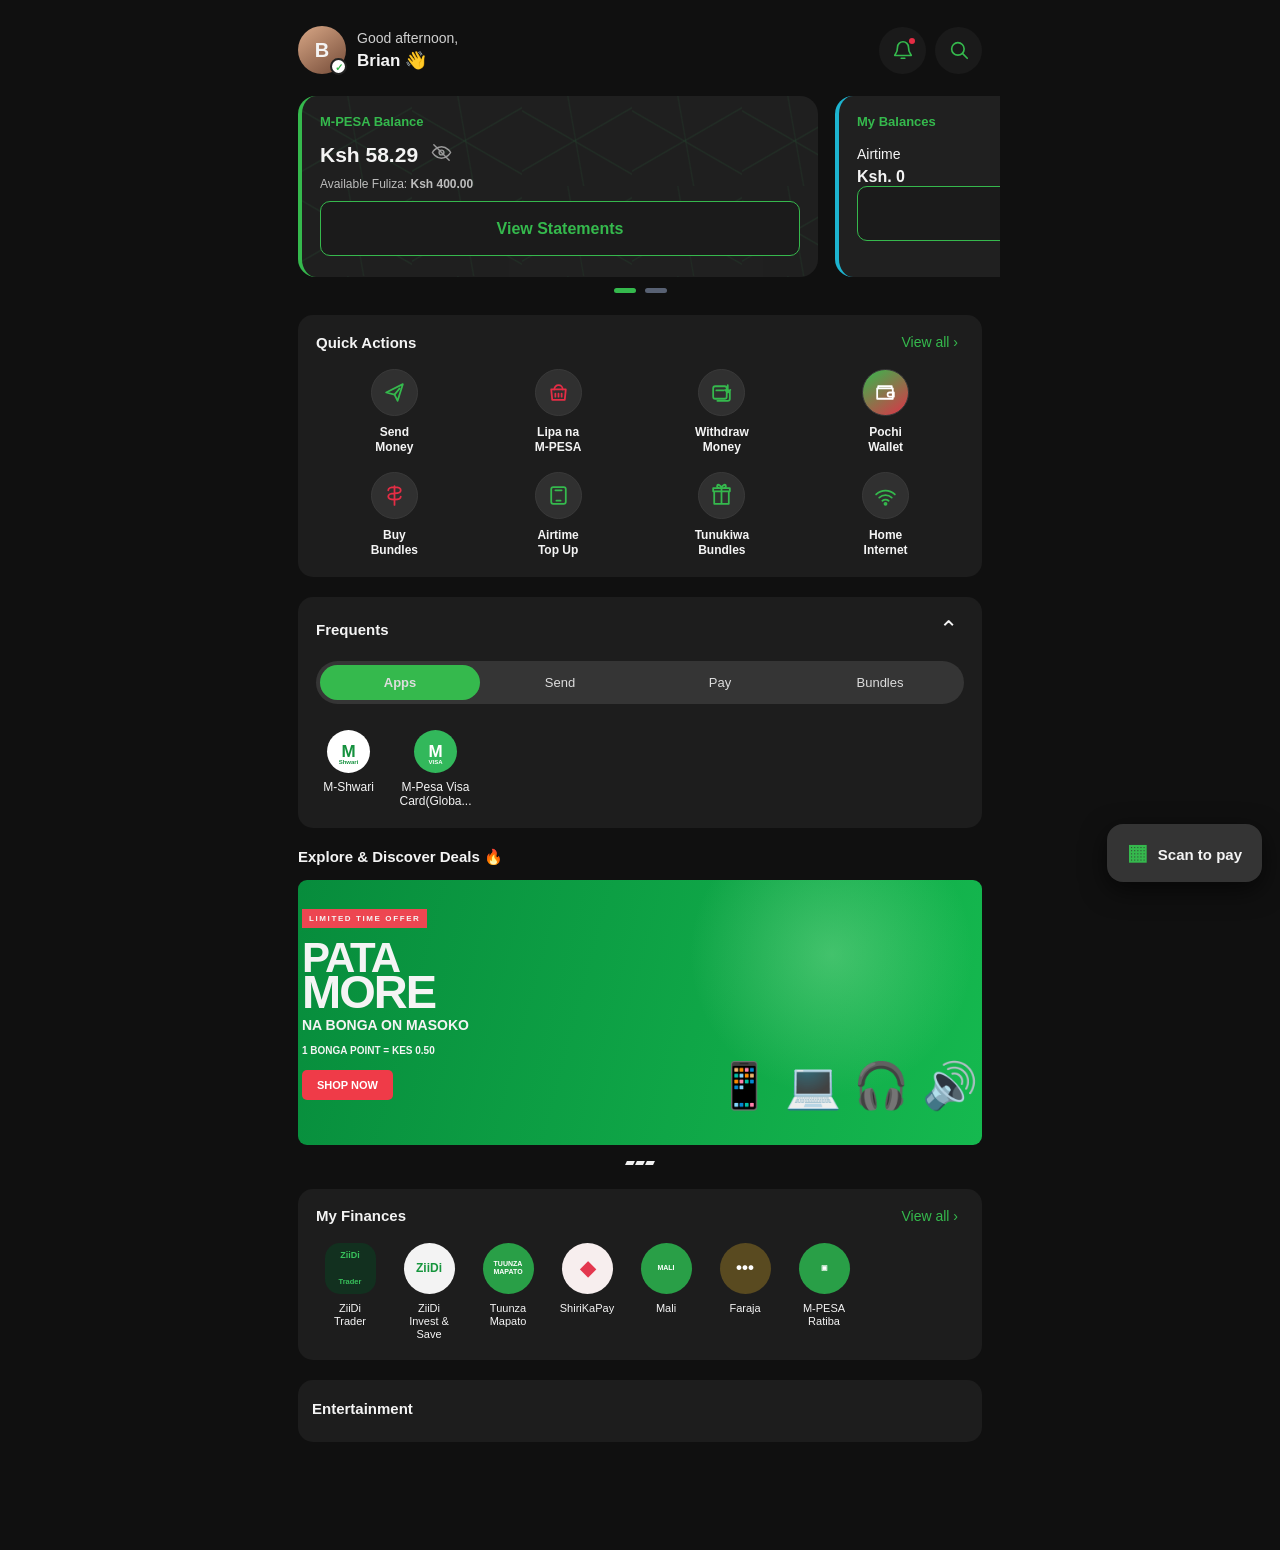
==== commit da9a4401: "Add files via upload" ====
--- a/index.html
+++ b/index.html
@@ -1,444 +1,80 @@
-<!DOCTYPE html>
+<!doctype html>
 <html lang="en">
 <head>
-  <meta charset="UTF-8">
-  <meta name="viewport" content="width=device-width, initial-scale=1.0">
+<meta charset="utf-8">
+<meta name="viewport" content="width=device-width,initial-scale=1,viewport-fit=cover">
+<meta name="theme-color" content="#101010">
+<title>M-PESA Dashboard</title>
+<link rel="stylesheet" href="styles.css">
+</head>
+<body>
+<div class="app">
+<header class="topbar">
+  <div class="user">
+    <div class="avatar">B<span>✓</span></div>
+    <div><div class="hello">Good afternoon,</div><div class="name">Brian 👋</div></div>
+  </div>
+  <div class="top-actions">
+    <button class="circle" aria-label="Notifications"><svg viewBox="0 0 24 24"><path d="M18 9a6 6 0 0 0-12 0c0 7-3 7-3 9h18c0-2-3-2-3-9M10 21h4"/></svg><i></i></button>
+    <button class="circle" aria-label="Search"><svg viewBox="0 0 24 24"><circle cx="10.8" cy="10.8" r="6.8"/><path d="m16 16 5 5"/></svg></button>
+  </div>
+</header>
 
-  <title>M-PESA Dashboard</title>
+<section class="balances">
+<article class="balance-card mpesa"><div class="network"></div><div class="content">
+  <div class="eyebrow">M-PESA Balance</div>
+  <div class="amount"><strong id="balance">Ksh 58.29</strong><button id="eye"><svg viewBox="0 0 24 24"><path d="M2.5 12s3.4-6 9.5-6 9.5 6 9.5 6-3.4 6-9.5 6-9.5-6-9.5-6Z"/><circle cx="12" cy="12" r="2.5"/><path d="m4 4 16 16"/></svg></button></div>
+  <div class="fuliza">Available Fuliza: <b>Ksh 400.00</b></div>
+  <button class="statement">View Statements</button>
+</div></article>
+<article class="balance-card airtime"><div class="content">
+  <div class="eyebrow">My Balances</div><div class="air-label">Airtime</div><strong>Ksh. 0</strong>
+  <button class="statement">View Details</button>
+</div></article>
+</section>
+<div class="slider-dots"><b></b><i></i></div>
 
-  <style>
-    * {
-      box-sizing: border-box;
-      margin: 0;
-      padding: 0;
-    }
+<section class="panel quick">
+<div class="heading"><h2>Quick Actions</h2><button class="link">View all ›</button></div>
+<div class="quick-grid">
+  <button class="action" data-name="Send Money"><span class="qicon green"><svg viewBox="0 0 24 24"><path d="m4 12 16-8-5 16-3-6-8-2Z"/><path d="m12 14 5-6"/></svg></span>Send<br>Money</button>
+  <button class="action" data-name="Lipa na M-PESA"><span class="qicon red"><svg viewBox="0 0 24 24"><path d="M5 9h14l-1 10H6L5 9Z"/><path d="M8 9a4 4 0 0 1 8 0M9 13v3M12 13v3M15 13v3"/></svg></span>Lipa na<br>M-PESA</button>
+  <button class="action" data-name="Withdraw Money"><span class="qicon green"><svg viewBox="0 0 24 24"><rect x="4" y="6" width="13" height="12" rx="2"/><path d="M17 10h3v8a2 2 0 0 1-2 2H8M7 10h7M18 5v7M15.5 9.5 18 12l2.5-2.5"/></svg></span>Withdraw<br>Money</button>
+  <button class="action" data-name="Pochi Wallet"><span class="qicon pochi"><svg viewBox="0 0 24 24"><path d="M4 8h15v10H4z"/><path d="M5 8V6h13v2M16 12h4v4h-4a2 2 0 1 1 0-4Z"/></svg></span>Pochi<br>Wallet</button>
+  <button class="action" data-name="Buy Bundles"><span class="qicon red"><svg viewBox="0 0 24 24"><path d="M12 3v18M6 7c0-2 2-3 6-3s6 1 6 3-2 3-6 3-6 1-6 3 2 3 6 3 6-1 6-3"/></svg></span>Buy<br>Bundles</button>
+  <button class="action" data-name="Airtime Top Up"><span class="qicon green"><svg viewBox="0 0 24 24"><rect x="5" y="4" width="14" height="16" rx="2"/><path d="M9 7h6M10 17h4"/></svg></span>Airtime<br>Top Up</button>
+  <button class="action" data-name="Tunukiwa Bundles"><span class="qicon green"><svg viewBox="0 0 24 24"><path d="M5 8h14v12H5zM4 5h16v3H4zM12 5v15M12 5c-3 0-5-1-4-3 1-1 4 1 4 3ZM12 5c3 0 5-1 4-3-1-1-4 1-4 3Z"/></svg></span>Tunukiwa<br>Bundles</button>
+  <button class="action" data-name="Home Internet"><span class="qicon green"><svg viewBox="0 0 24 24"><path d="M3 11a13 13 0 0 1 18 0M6 14a9 9 0 0 1 12 0M9 17a5 5 0 0 1 6 0"/><circle cx="12" cy="20" r="1"/></svg></span>Home<br>Internet</button>
+</div></section>
 
-    body {
-      font-family: Arial, Helvetica, sans-serif;
-      background: #101010;
-      color: #fff;
-      min-height: 100vh;
-    }
+<section class="panel frequent">
+<div class="heading"><h2>Frequents</h2><button class="collapse">⌃</button></div>
+<div class="tabs"><button class="tab active">Apps</button><button class="tab">Send</button><button class="tab">Pay</button><button class="tab">Bundles</button></div>
+<div class="freq-list">
+<button class="freq" data-name="M-Shwari"><span class="app-logo mshwari">M<small>Shwari</small></span><label>M-Shwari</label></button>
+<button class="freq" data-name="M-Pesa Visa Card"><span class="app-logo visa">M<small>VISA</small></span><label>M-Pesa Visa<br>Card(Globa...</label></button>
+</div></section>
 
-    button,
-    a {
-      font-family: inherit;
-    }
+<section class="discover">
+<h2>Explore &amp; Discover Deals 🔥</h2>
+<div class="banner"><div class="banner-copy"><span>LIMITED TIME OFFER</span><h3>PATA<br><b>MORE</b></h3><p>NA BONGA ON MASOKO</p><strong>1 BONGA POINT = KES 0.50</strong><button>SHOP NOW</button></div><div class="banner-art">📱 💻 🎧 🔊</div></div>
+<div class="banner-dots"><i></i><i></i><i></i></div></section>
 
-    button {
-      cursor: pointer;
-    }
+<section class="panel finances">
+<div class="heading"><h2>My Finances</h2><button class="link">View all ›</button></div>
+<div class="finance-scroll">
+<button class="finance"><span class="flogo dark">ZiiDi<small>Trader</small></span>ZiiDi<br>Trader</button>
+<button class="finance"><span class="flogo white">ZiiDi</span>ZiiDi<br>Invest &amp; Save</button>
+<button class="finance"><span class="flogo green">TUUNZA<br>MAPATO</span>Tuunza<br>Mapato</button>
+<button class="finance"><span class="flogo red">◆</span>ShiriKaPay</button>
+<button class="finance"><span class="flogo green">MALI</span>Mali</button>
+<button class="finance"><span class="flogo orange">•••</span>Faraja</button>
+<button class="finance"><span class="flogo green">▣</span>M-PESA<br>Ratiba</button>
+</div></section>
 
-    /* HEADER */
-
-    .header {
-      height: 70px;
-      padding: 0 20px;
-      display: flex;
-      align-items: center;
-      justify-content: space-between;
-      background: #111;
-    }
-
-    .logo {
-      font-size: 22px;
-      font-weight: 800;
-      letter-spacing: -1px;
-    }
-
-    .logo span {
-      color: #35b84a;
-    }
-
-    .menu {
-      width: 42px;
-      height: 42px;
-      border: 0;
-      border-radius: 50%;
-      background: #242424;
-      color: white;
-      font-size: 22px;
-    }
-
-    /* MAIN */
-
-    .container {
-      width: 100%;
-      max-width: 700px;
-      margin: auto;
-      padding: 15px 18px 100px;
-    }
-
-    /* BALANCE */
-
-    .balance-card {
-      background: #202020;
-      border-radius: 25px;
-      padding: 25px 20px;
-      min-height: 170px;
-      border-left: 4px solid #32b44a;
-      margin-bottom: 28px;
-    }
-
-    .balance-top {
-      display: flex;
-      align-items: center;
-      justify-content: space-between;
-      color: #bdbdbd;
-      font-size: 14px;
-    }
-
-    .eye {
-      border: 0;
-      background: transparent;
-      font-size: 20px;
-    }
-
-    .balance {
-      margin-top: 14px;
-      font-size: 34px;
-      font-weight: 700;
-    }
-
-    .balance-label {
-      margin-top: 15px;
-      color: #999;
-      font-size: 13px;
-    }
-
-    /* SECTION */
-
-    .section {
-      margin-bottom: 30px;
-    }
-
-    .section-title {
-      display: flex;
-      align-items: center;
-      justify-content: space-between;
-      margin-bottom: 15px;
-    }
-
-    .section-title h2 {
-      font-size: 21px;
-    }
-
-    .view-all {
-      background: transparent;
-      border: 0;
-      color: #aaa;
-      font-size: 13px;
-    }
-
-    /* QUICK ACTIONS */
-
-    .quick-actions {
-      display: grid;
-      grid-template-columns: repeat(4, 1fr);
-      gap: 10px;
-    }
-
-    .quick-action {
-      min-height: 105px;
-      border-radius: 16px;
-      background: #202020;
-      border: 1px solid #292929;
-      color: white;
-      text-decoration: none;
-      display: flex;
-      flex-direction: column;
-      align-items: center;
-      justify-content: center;
-      gap: 9px;
-      transition: .2s;
-    }
-
-    .quick-action:active {
-      transform: scale(.96);
-    }
-
-    .quick-icon {
-      width: 45px;
-      height: 45px;
-      border-radius: 50%;
-      background: #292929;
-      display: flex;
-      align-items: center;
-      justify-content: center;
-      font-size: 22px;
-    }
-
-    .quick-action span {
-      font-size: 12px;
-      text-align: center;
-    }
-
-    /* FREQUENTS */
-
-    .tabs {
-      display: flex;
-      gap: 8px;
-      overflow-x: auto;
-      margin-bottom: 17px;
-    }
-
-    .tab {
-      border: 0;
-      background: #242424;
-      color: #aaa;
-      padding: 9px 17px;
-      border-radius: 20px;
-      white-space: nowrap;
-    }
-
-    .tab.active {
-      background: #35b84a;
-      color: white;
-    }
-
-    .frequents {
-      display: flex;
-      gap: 20px;
-      overflow-x: auto;
-    }
-
-    .person {
-      min-width: 60px;
-      text-align: center;
-      color: #ccc;
-      font-size: 12px;
-    }
-
-    .avatar {
-      width: 52px;
-      height: 52px;
-      border-radius: 50%;
-      margin: auto auto 7px;
-      display: flex;
-      align-items: center;
-      justify-content: center;
-      background: #333;
-      border: 1px solid #444;
-      font-size: 18px;
-      color: white;
-    }
-
-    .add {
-      color: #35b84a;
-      font-size: 28px;
-    }
-
-    /* DEAL */
-
-    .deal {
-      background: linear-gradient(135deg, #202020, #292929);
-      border-radius: 22px;
-      padding: 24px;
-      margin-bottom: 30px;
-      border: 1px solid #333;
-    }
-
-    .deal-small {
-      color: #35b84a;
-      font-size: 11px;
-      font-weight: bold;
-      margin-bottom: 8px;
-    }
-
-    .deal h2 {
-      font-size: 22px;
-      margin-bottom: 10px;
-    }
-
-    .deal p {
-      color: #aaa;
-      font-size: 14px;
-      line-height: 1.5;
-      margin-bottom: 17px;
-    }
-
-    .deal button {
-      border: 0;
-      background: #35b84a;
-      color: white;
-      border-radius: 20px;
-      padding: 10px 18px;
-      font-weight: bold;
-    }
-
-    /* FINANCES */
-
-    .finances {
-      display: flex;
-      gap: 12px;
-      overflow-x: auto;
-    }
-
-    .finance {
-      min-width: 170px;
-      background: #202020;
-      border-radius: 17px;
-      padding: 17px;
-    }
-
-    .finance-icon {
-      font-size: 24px;
-      margin-bottom: 12px;
-    }
-
-    .finance strong {
-      display: block;
-      margin-bottom: 5px;
-    }
-
-    .finance small {
-      color: #999;
-    }
-
-    /* SCAN */
-
-    .scan {
-      position: fixed;
-      bottom: 20px;
-      left: 50%;
-      transform: translateX(-50%);
-      border: 0;
-      border-radius: 30px;
-      background: #35b84a;
-      color: white;
-      padding: 15px 24px;
-      font-weight: bold;
-      box-shadow: 0 8px 25px rgba(0,0,0,.5);
-      z-index: 10;
-    }
-
-    /* TOAST */
-
-    .toast {
-      position: fixed;
-      left: 50%;
-      bottom: 85px;
-      transform: translateX(-50%);
-      background: #333;
-      color: white;
-      padding: 12px 20px;
-      border-radius: 8px;
-      display: none;
-      z-index: 20;
-      font-size: 14px;
-    }
-
-    .toast.show {
-      display: block;
-    }
-
-    /* MOBILE */
-
-    @media (max-width: 500px) {
-
-      .header {
-        height: 62px;
-      }
-
-      .container {
-        padding-left: 14px;
-        padding-right: 14px;
-      }
-
-      .balance {
-        font-size: 30px;
-      }
-
-      .quick-actions {
-        grid-template-columns: repeat(4, 1fr);
-        gap: 7px;
-      }
-
-      .quick-action {
-        min-height: 90px;
-        border-radius: 13px;
-      }
-
-      .quick-icon {
-        width: 39px;
-        height: 39px;
-        font-size: 19px;
-      }
-
-      .quick-action span {
-        font-size: 10px;
-      }
-
-      .deal h2 {
-        font-size: 20px;
-      }
-    }
-
-    @media (max-width: 360px) {
-
-      .quick-actions {
-        grid-template-columns: repeat(2, 1fr);
-      }
-
-      .quick-action {
-        min-height: 90px;
-      }
-    }
-  </style>
-</head>
-
-<body>
-
-  <!-- HEADER -->
-
-  <header class="header">
-
-    <div class="logo">
-      <span>M</span>-PESA
-    </div>
-
-    <button class="menu">
-      ☰
-    </button>
-
-  </header>
-
-
-  <main class="container">
-
-    <!-- BALANCE -->
-
-    <section class="balance-card">
-
-      <div class="balance-top">
-        <span>MPESA Balance</span>
-
-        <button class="eye" id="eye">
-          👁️
-        </button>
-      </div>
-
-      <div class="balance" id="balance">
-        KSh 58.29
-      </div>
-
-      <div class="balance-label">
-        Available Balance •••• 5829
-      </div>
-
-    </section>
-
-
-    <!-- QUICK ACTIONS -->
-
-    <section class="section">
-
-      <div class="section-title">
-        <h2>Quick Actions</h2>
-      </div>
-
-      <div class="quick-actions">
-
-        <!-- SEND MONEY -->
-
-        <
+<section class="panel entertainment"><h2>Entertainment</h2></section>
+<button class="scan"><span>▦</span>Scan to pay</button>
+<div id="toast"></div>
+</div>
+<script src="script.js"></script>
+</body></html>
--- a/styles.css
+++ b/styles.css
@@ -0,0 +1 @@
+*{box-sizing:border-box;-webkit-tap-highlight-color:transparent} :root{--bg:#101010;--panel:#1d1d1d;--green:#35b94d;--red:#e52d45;--text:#f4f4f4}html,body{margin:0;background:var(--bg);color:var(--text);font-family:Inter,Roboto,Arial,sans-serif}button{font:inherit;color:inherit;border:0;cursor:pointer}.app{width:min(100%,720px);margin:auto;padding:14px 18px 88px}.topbar{height:72px;display:flex;justify-content:space-between;align-items:center;margin-bottom:10px}.user{display:flex;gap:11px;align-items:center}.avatar{width:48px;height:48px;border-radius:50%;display:grid;place-items:center;background:linear-gradient(145deg,#d8a786,#744b38);font-weight:800;font-size:20px;position:relative}.avatar span{position:absolute;right:-1px;bottom:-1px;width:17px;height:17px;border-radius:50%;background:#fff;color:var(--green);font-size:10px;text-align:center;padding-top:2px;border:2px solid #222}.hello{font-size:14px;color:#d0d0d0;margin-bottom:4px}.name{font-size:17px;font-weight:700}.top-actions{display:flex;gap:9px}.circle{width:47px;height:47px;border-radius:50%;background:#1a1a1a;display:grid;place-items:center;position:relative}.circle svg{width:22px;height:22px;fill:none;stroke:var(--green);stroke-width:1.8;stroke-linecap:round;stroke-linejoin:round}.circle i{position:absolute;top:11px;right:11px;width:6px;height:6px;background:#e52d45;border-radius:50%}.balances{display:flex;gap:17px;overflow:hidden;margin:0 -18px;padding:0 18px}.balance-card{height:181px;flex:0 0 calc(100% - 105px);border-radius:18px;background:#202020;position:relative;overflow:hidden;border-left:4px solid var(--green)}.balance-card.airtime{border-left-color:#1db4d0}.network{position:absolute;inset:0;opacity:.65;background-image:linear-gradient(30deg,transparent 48%,#27603955 49%,transparent 50%),linear-gradient(150deg,transparent 48%,#27603955 49%,transparent 50%),linear-gradient(80deg,transparent 48%,#27603944 49%,transparent 50%);background-size:110px 90px}.content{position:relative;padding:18px}.eyebrow{color:var(--green);font-size:13px;font-weight:700;margin-bottom:12px}.amount{display:flex;align-items:center;gap:12px}.amount strong{font-size:21px}.amount button{background:none;padding:0}.amount svg{width:23px;height:23px;fill:none;stroke:#999;stroke-width:1.5;stroke-linecap:round;stroke-linejoin:round}.fuliza{font-size:12px;color:#bdbdbd;margin:9px 0 10px}.statement{height:55px;width:100%;background:#1b1b1b;border:1px solid #36b84d;border-radius:10px;color:var(--green);font-weight:700}.air-label{font-size:14px;margin:17px 0 6px}.airtime strong{font-size:16px}.slider-dots{display:flex;justify-content:center;gap:9px;margin:11px 0 22px}.slider-dots b,.slider-dots i{width:22px;height:5px;border-radius:9px;background:#586173}.slider-dots b{background:var(--green)}.panel{background:var(--panel);border-radius:15px;padding:18px;margin-bottom:20px}.heading{display:flex;justify-content:space-between;align-items:center;margin-bottom:17px}.heading h2,.discover h2,.entertainment h2{font-size:15px;margin:0}.link{background:none;color:var(--green);font-size:14px}.quick-grid{display:grid;grid-template-columns:repeat(4,1fr);gap:15px 7px}.action{background:none;display:flex;flex-direction:column;align-items:center;gap:9px;font-size:12px;font-weight:600;line-height:1.25;text-align:center}.qicon{width:47px;height:47px;border-radius:50%;background:#303030;border:1px solid #3a3a3a;display:grid;place-items:center}.qicon svg{width:25px;height:25px;fill:none;stroke:var(--green);stroke-width:1.7;stroke-linecap:round;stroke-linejoin:round}.qicon.red svg{stroke:var(--red)}.qicon.pochi{background:linear-gradient(145deg,#35b94d,#df3148)}.qicon.pochi svg{stroke:#fff}.frequent{min-height:224px}.collapse{background:none;font-size:23px}.tabs{display:grid;grid-template-columns:repeat(4,1fr);background:#353535;border-radius:25px;padding:4px;margin-bottom:25px}.tab{background:none;border-radius:21px;padding:10px 5px;color:#ddd;font-size:13px}.tab.active{background:var(--green);font-weight:700}.freq-list{display:flex;gap:22px}.freq{background:none;width:65px;display:flex;flex-direction:column;align-items:center;gap:8px;font-size:12px;line-height:1.15}.app-logo{width:43px;height:43px;border-radius:50%;display:grid;place-items:center;background:#fff;color:#15913e;font-weight:800;font-size:17px;position:relative}.app-logo small{font-size:6px;position:absolute;bottom:7px}.app-logo.visa{background:#32b85b;color:#fff}.discover{margin-bottom:20px}.discover h2{margin-bottom:14px}.banner{height:265px;border-radius:9px;overflow:hidden;background:linear-gradient(105deg,#078c3c,#15b94f);position:relative}.banner:after{content:"";position:absolute;inset:0;background:radial-gradient(circle at 78% 28%,#a5edb055,transparent 25%)}.banner-copy{position:relative;z-index:2;padding:27px 8px 20px 4px;width:59%}.banner-copy>span{background:#ed4651;padding:5px 7px;font-size:8px;font-weight:900;letter-spacing:1.6px}.banner h3{font-size:42px;line-height:.77;letter-spacing:-2px;margin:17px 0 3px}.banner h3 b{font-size:47px}.banner p{font-size:14px;font-weight:800;margin:7px 0 12px}.banner strong{display:block;font-size:10px;margin-bottom:14px}.banner button{background:#ef3b48;color:white;border-radius:5px;padding:9px 15px;font-size:11px;font-weight:800}.banner-art{position:absolute;right:4px;bottom:33px;font-size:45px;white-space:nowrap;z-index:2}.banner-dots{text-align:center;padding-top:6px}.banner-dots i{display:inline-block;width:8px;height:4px;background:#eee;margin:0 1px;transform:skew(-25deg)}.finances{overflow:hidden}.finance-scroll{display:flex;gap:11px;overflow-x:auto;scrollbar-width:none}.finance-scroll::-webkit-scrollbar{display:none}.finance{background:none;flex:0 0 68px;display:flex;flex-direction:column;align-items:center;gap:8px;text-align:center;font-size:11px;line-height:1.2}.flogo{width:51px;height:51px;border-radius:15px;display:grid;place-items:center;font-weight:800;font-size:9px}.flogo.dark{background:#12301f;color:#38c05b}.flogo.white{background:#f3f3f3;color:#16953d;border-radius:50%;font-size:12px}.flogo.green{background:#299f47;color:white;border-radius:50%;font-size:7px}.flogo.red{background:#f7eeee;color:#e3374e;border-radius:50%;font-size:20px}.flogo.orange{background:#594a20;color:#fff;border-radius:50%;font-size:17px}.entertainment{height:62px;padding:20px 14px}.scan{position:fixed;right:18px;bottom:18px;z-index:20;background:#343434;border-radius:16px;padding:16px 20px;box-shadow:0 8px 26px #0009;font-size:15px;font-weight:600}.scan span{color:var(--green);font-size:22px;margin-right:10px}#toast{position:fixed;left:50%;bottom:84px;transform:translate(-50%,20px);opacity:0;background:#333;padding:11px 18px;border-radius:10px;font-size:13px;transition:.2s;z-index:30}#toast.show{opacity:1;transform:translate(-50%,0)}@media(min-width:600px){.balance-card{flex-basis:520px}}
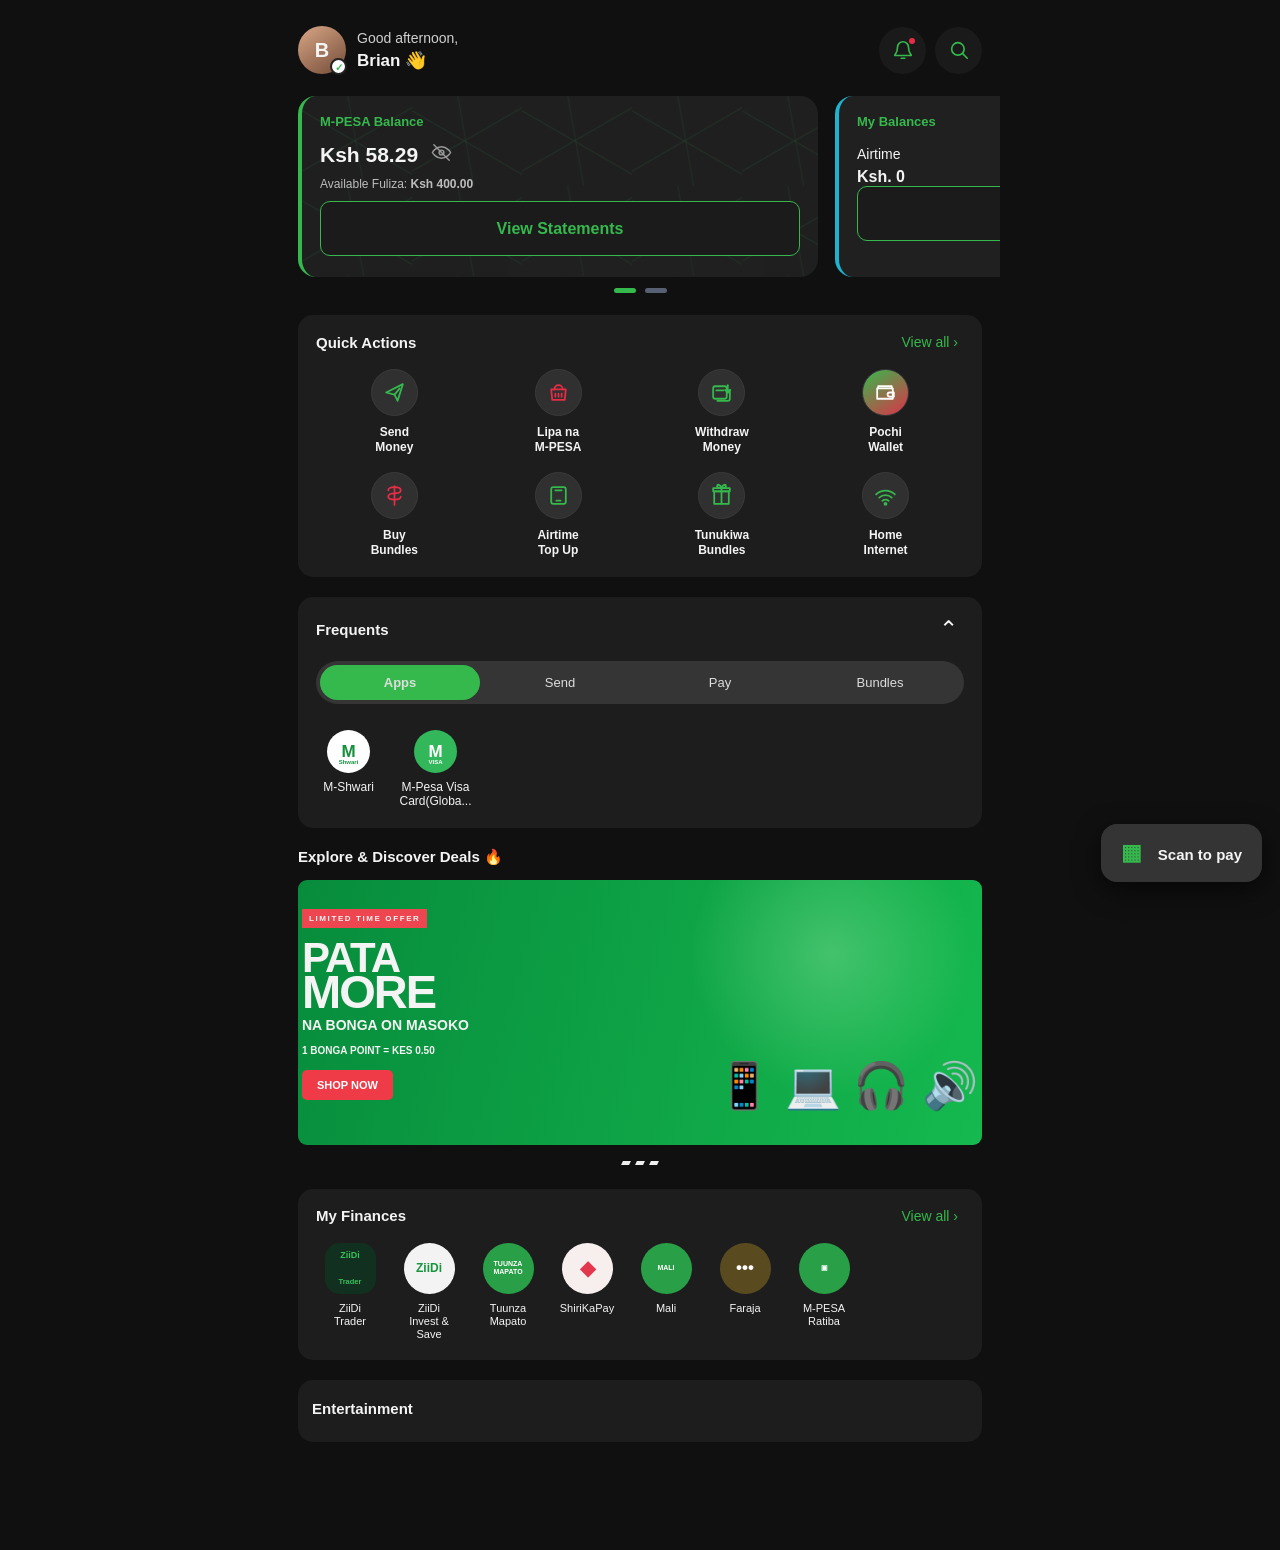
==== commit e59bd7fc: "Update index.html" ====
--- a/index.html
+++ b/index.html
@@ -5,76 +5,656 @@
 <meta name="viewport" content="width=device-width,initial-scale=1,viewport-fit=cover">
 <meta name="theme-color" content="#101010">
 <title>M-PESA Dashboard</title>
+
 <link rel="stylesheet" href="styles.css">
 </head>
+
 <body>
+
 <div class="app">
+
+<!-- ================= HEADER ================= -->
 <header class="topbar">
+
   <div class="user">
-    <div class="avatar">B<span>✓</span></div>
-    <div><div class="hello">Good afternoon,</div><div class="name">Brian 👋</div></div>
-  </div>
+    <div class="avatar">
+      B
+      <span>✓</span>
+    </div>
+
+    <div>
+      <div class="hello">Good afternoon,</div>
+      <div class="name">Brian 👋</div>
+    </div>
+  </div>
+
   <div class="top-actions">
-    <button class="circle" aria-label="Notifications"><svg viewBox="0 0 24 24"><path d="M18 9a6 6 0 0 0-12 0c0 7-3 7-3 9h18c0-2-3-2-3-9M10 21h4"/></svg><i></i></button>
-    <button class="circle" aria-label="Search"><svg viewBox="0 0 24 24"><circle cx="10.8" cy="10.8" r="6.8"/><path d="m16 16 5 5"/></svg></button>
-  </div>
+
+    <button class="circle" aria-label="Notifications">
+      <svg viewBox="0 0 24 24">
+        <path d="M18 9a6 6 0 0 0-12 0c0 7-3 7-3 9h18c0-2-3-2-3-9M10 21h4"/>
+      </svg>
+      <i></i>
+    </button>
+
+    <button class="circle" aria-label="Search">
+      <svg viewBox="0 0 24 24">
+        <circle cx="10.8" cy="10.8" r="6.8"/>
+        <path d="m16 16 5 5"/>
+      </svg>
+    </button>
+
+  </div>
+
 </header>
 
+
+<!-- ================= BALANCES ================= -->
 <section class="balances">
-<article class="balance-card mpesa"><div class="network"></div><div class="content">
-  <div class="eyebrow">M-PESA Balance</div>
-  <div class="amount"><strong id="balance">Ksh 58.29</strong><button id="eye"><svg viewBox="0 0 24 24"><path d="M2.5 12s3.4-6 9.5-6 9.5 6 9.5 6-3.4 6-9.5 6-9.5-6-9.5-6Z"/><circle cx="12" cy="12" r="2.5"/><path d="m4 4 16 16"/></svg></button></div>
-  <div class="fuliza">Available Fuliza: <b>Ksh 400.00</b></div>
-  <button class="statement">View Statements</button>
-</div></article>
-<article class="balance-card airtime"><div class="content">
-  <div class="eyebrow">My Balances</div><div class="air-label">Airtime</div><strong>Ksh. 0</strong>
-  <button class="statement">View Details</button>
-</div></article>
+
+  <article class="balance-card mpesa">
+
+    <div class="network"></div>
+
+    <div class="content">
+
+      <div class="eyebrow">
+        M-PESA Balance
+      </div>
+
+      <div class="amount">
+
+        <strong id="balance">
+          Ksh 58.29
+        </strong>
+
+        <button id="eye" aria-label="Show or hide balance">
+
+          <svg viewBox="0 0 24 24">
+            <path d="M2.5 12s3.4-6 9.5-6 9.5 6 9.5 6-3.4 6-9.5 6-9.5-6-9.5-6Z"/>
+            <circle cx="12" cy="12" r="2.5"/>
+            <path d="m4 4 16 16"/>
+          </svg>
+
+        </button>
+
+      </div>
+
+      <div class="fuliza">
+        Available Fuliza:
+        <b>Ksh 400.00</b>
+      </div>
+
+      <button class="statement">
+        View Statements
+      </button>
+
+    </div>
+
+  </article>
+
+
+  <article class="balance-card airtime">
+
+    <div class="content">
+
+      <div class="eyebrow">
+        My Balances
+      </div>
+
+      <div class="air-label">
+        Airtime
+      </div>
+
+      <strong>
+        Ksh. 0
+      </strong>
+
+      <button class="statement">
+        View Details
+      </button>
+
+    </div>
+
+  </article>
+
 </section>
-<div class="slider-dots"><b></b><i></i></div>
-
+
+
+<div class="slider-dots">
+  <b></b>
+  <i></i>
+</div>
+
+
+<!-- ================= QUICK ACTIONS ================= -->
 <section class="panel quick">
-<div class="heading"><h2>Quick Actions</h2><button class="link">View all ›</button></div>
-<div class="quick-grid">
-  <button class="action" data-name="Send Money"><span class="qicon green"><svg viewBox="0 0 24 24"><path d="m4 12 16-8-5 16-3-6-8-2Z"/><path d="m12 14 5-6"/></svg></span>Send<br>Money</button>
-  <button class="action" data-name="Lipa na M-PESA"><span class="qicon red"><svg viewBox="0 0 24 24"><path d="M5 9h14l-1 10H6L5 9Z"/><path d="M8 9a4 4 0 0 1 8 0M9 13v3M12 13v3M15 13v3"/></svg></span>Lipa na<br>M-PESA</button>
-  <button class="action" data-name="Withdraw Money"><span class="qicon green"><svg viewBox="0 0 24 24"><rect x="4" y="6" width="13" height="12" rx="2"/><path d="M17 10h3v8a2 2 0 0 1-2 2H8M7 10h7M18 5v7M15.5 9.5 18 12l2.5-2.5"/></svg></span>Withdraw<br>Money</button>
-  <button class="action" data-name="Pochi Wallet"><span class="qicon pochi"><svg viewBox="0 0 24 24"><path d="M4 8h15v10H4z"/><path d="M5 8V6h13v2M16 12h4v4h-4a2 2 0 1 1 0-4Z"/></svg></span>Pochi<br>Wallet</button>
-  <button class="action" data-name="Buy Bundles"><span class="qicon red"><svg viewBox="0 0 24 24"><path d="M12 3v18M6 7c0-2 2-3 6-3s6 1 6 3-2 3-6 3-6 1-6 3 2 3 6 3 6-1 6-3"/></svg></span>Buy<br>Bundles</button>
-  <button class="action" data-name="Airtime Top Up"><span class="qicon green"><svg viewBox="0 0 24 24"><rect x="5" y="4" width="14" height="16" rx="2"/><path d="M9 7h6M10 17h4"/></svg></span>Airtime<br>Top Up</button>
-  <button class="action" data-name="Tunukiwa Bundles"><span class="qicon green"><svg viewBox="0 0 24 24"><path d="M5 8h14v12H5zM4 5h16v3H4zM12 5v15M12 5c-3 0-5-1-4-3 1-1 4 1 4 3ZM12 5c3 0 5-1 4-3-1-1-4 1-4 3Z"/></svg></span>Tunukiwa<br>Bundles</button>
-  <button class="action" data-name="Home Internet"><span class="qicon green"><svg viewBox="0 0 24 24"><path d="M3 11a13 13 0 0 1 18 0M6 14a9 9 0 0 1 12 0M9 17a5 5 0 0 1 6 0"/><circle cx="12" cy="20" r="1"/></svg></span>Home<br>Internet</button>
-</div></section>
+
+  <div class="heading">
+
+    <h2>
+      Quick Actions
+    </h2>
+
+    <button class="link">
+      View all ›
+    </button>
+
+  </div>
+
+
+  <div class="quick-grid">
+
+
+    <!-- SEND MONEY -->
+    <!-- This now opens send-money.html -->
+
+    <button
+      class="action"
+      onclick="window.location.href='send-money.html'"
+    >
+
+      <span class="qicon green">
+
+        <svg viewBox="0 0 24 24">
+          <path d="m4 12 16-8-5 16-3-6-8-2Z"/>
+          <path d="m12 14 5-6"/>
+        </svg>
+
+      </span>
+
+      Send<br>
+      Money
+
+    </button>
+
+
+    <!-- LIPA NA M-PESA -->
+
+    <button
+      class="action"
+      data-name="Lipa na M-PESA"
+    >
+
+      <span class="qicon red">
+
+        <svg viewBox="0 0 24 24">
+          <path d="M5 9h14l-1 10H6L5 9Z"/>
+          <path d="M8 9a4 4 0 0 1 8 0"/>
+          <path d="M9 13v3M12 13v3M15 13v3"/>
+        </svg>
+
+      </span>
+
+      Lipa na<br>
+      M-PESA
+
+    </button>
+
+
+    <!-- WITHDRAW -->
+
+    <button
+      class="action"
+      data-name="Withdraw Money"
+    >
+
+      <span class="qicon green">
+
+        <svg viewBox="0 0 24 24">
+
+          <rect
+            x="4"
+            y="6"
+            width="13"
+            height="12"
+            rx="2"
+          />
+
+          <path d="M17 10h3v8a2 2 0 0 1-2 2H8"/>
+          <path d="M7 10h7"/>
+          <path d="M18 5v7"/>
+          <path d="M15.5 9.5 18 12l2.5-2.5"/>
+
+        </svg>
+
+      </span>
+
+      Withdraw<br>
+      Money
+
+    </button>
+
+
+    <!-- POCHI -->
+
+    <button
+      class="action"
+      data-name="Pochi Wallet"
+    >
+
+      <span class="qicon pochi">
+
+        <svg viewBox="0 0 24 24">
+
+          <path d="M4 8h15v10H4z"/>
+          <path d="M5 8V6h13v2"/>
+          <path d="M16 12h4v4h-4a2 2 0 1 1 0-4Z"/>
+
+        </svg>
+
+      </span>
+
+      Pochi<br>
+      Wallet
+
+    </button>
+
+
+    <!-- BUY BUNDLES -->
+
+    <button
+      class="action"
+      data-name="Buy Bundles"
+    >
+
+      <span class="qicon red">
+
+        <svg viewBox="0 0 24 24">
+
+          <path d="M12 3v18"/>
+          <path d="M6 7c0-2 2-3 6-3s6 1 6 3-2 3-6 3-6 1-6 3 2 3 6 3 6-1 6-3"/>
+
+        </svg>
+
+      </span>
+
+      Buy<br>
+      Bundles
+
+    </button>
+
+
+    <!-- AIRTIME -->
+
+    <button
+      class="action"
+      data-name="Airtime Top Up"
+    >
+
+      <span class="qicon green">
+
+        <svg viewBox="0 0 24 24">
+
+          <rect
+            x="5"
+            y="4"
+            width="14"
+            height="16"
+            rx="2"
+          />
+
+          <path d="M9 7h6"/>
+          <path d="M10 17h4"/>
+
+        </svg>
+
+      </span>
+
+      Airtime<br>
+      Top Up
+
+    </button>
+
+
+    <!-- TUNUKIWA -->
+
+    <button
+      class="action"
+      data-name="Tunukiwa Bundles"
+    >
+
+      <span class="qicon green">
+
+        <svg viewBox="0 0 24 24">
+
+          <path d="M5 8h14v12H5z"/>
+          <path d="M4 5h16v3H4z"/>
+          <path d="M12 5v15"/>
+
+          <path d="M12 5c-3 0-5-1-4-3 1-1 4 1 4 3Z"/>
+          <path d="M12 5c3 0 5-1 4-3-1-1-4 1-4 3Z"/>
+
+        </svg>
+
+      </span>
+
+      Tunukiwa<br>
+      Bundles
+
+    </button>
+
+
+    <!-- HOME INTERNET -->
+
+    <button
+      class="action"
+      data-name="Home Internet"
+    >
+
+      <span class="qicon green">
+
+        <svg viewBox="0 0 24 24">
+
+          <path d="M3 11a13 13 0 0 1 18 0"/>
+          <path d="M6 14a9 9 0 0 1 12 0"/>
+          <path d="M9 17a5 5 0 0 1 6 0"/>
+          <circle
+            cx="12"
+            cy="20"
+            r="1"
+          />
+
+        </svg>
+
+      </span>
+
+      Home<br>
+      Internet
+
+    </button>
+
+
+  </div>
+
+</section>
+
+
+<!-- ================= FREQUENTS ================= -->
 
 <section class="panel frequent">
-<div class="heading"><h2>Frequents</h2><button class="collapse">⌃</button></div>
-<div class="tabs"><button class="tab active">Apps</button><button class="tab">Send</button><button class="tab">Pay</button><button class="tab">Bundles</button></div>
-<div class="freq-list">
-<button class="freq" data-name="M-Shwari"><span class="app-logo mshwari">M<small>Shwari</small></span><label>M-Shwari</label></button>
-<button class="freq" data-name="M-Pesa Visa Card"><span class="app-logo visa">M<small>VISA</small></span><label>M-Pesa Visa<br>Card(Globa...</label></button>
-</div></section>
+
+  <div class="heading">
+
+    <h2>
+      Frequents
+    </h2>
+
+    <button class="collapse">
+      ⌃
+    </button>
+
+  </div>
+
+
+  <div class="tabs">
+
+    <button class="tab active">
+      Apps
+    </button>
+
+    <button class="tab">
+      Send
+    </button>
+
+    <button class="tab">
+      Pay
+    </button>
+
+    <button class="tab">
+      Bundles
+    </button>
+
+  </div>
+
+
+  <div class="freq-list">
+
+
+    <button
+      class="freq"
+      data-name="M-Shwari"
+    >
+
+      <span class="app-logo mshwari">
+        M
+        <small>
+          Shwari
+        </small>
+      </span>
+
+      <label>
+        M-Shwari
+      </label>
+
+    </button>
+
+
+    <button
+      class="freq"
+      data-name="M-Pesa Visa Card"
+    >
+
+      <span class="app-logo visa">
+        M
+        <small>
+          VISA
+        </small>
+      </span>
+
+      <label>
+        M-Pesa Visa<br>
+        Card(Globa...
+      </label>
+
+    </button>
+
+
+  </div>
+
+</section>
+
+
+<!-- ================= DISCOVER ================= -->
 
 <section class="discover">
-<h2>Explore &amp; Discover Deals 🔥</h2>
-<div class="banner"><div class="banner-copy"><span>LIMITED TIME OFFER</span><h3>PATA<br><b>MORE</b></h3><p>NA BONGA ON MASOKO</p><strong>1 BONGA POINT = KES 0.50</strong><button>SHOP NOW</button></div><div class="banner-art">📱 💻 🎧 🔊</div></div>
-<div class="banner-dots"><i></i><i></i><i></i></div></section>
+
+  <h2>
+    Explore &amp; Discover Deals 🔥
+  </h2>
+
+
+  <div class="banner">
+
+    <div class="banner-copy">
+
+      <span>
+        LIMITED TIME OFFER
+      </span>
+
+      <h3>
+        PATA<br>
+        <b>MORE</b>
+      </h3>
+
+      <p>
+        NA BONGA ON MASOKO
+      </p>
+
+      <strong>
+        1 BONGA POINT = KES 0.50
+      </strong>
+
+      <button>
+        SHOP NOW
+      </button>
+
+    </div>
+
+
+    <div class="banner-art">
+      📱 💻 🎧 🔊
+    </div>
+
+  </div>
+
+
+  <div class="banner-dots">
+
+    <i></i>
+    <i></i>
+    <i></i>
+
+  </div>
+
+</section>
+
+
+<!-- ================= MY FINANCES ================= -->
 
 <section class="panel finances">
-<div class="heading"><h2>My Finances</h2><button class="link">View all ›</button></div>
-<div class="finance-scroll">
-<button class="finance"><span class="flogo dark">ZiiDi<small>Trader</small></span>ZiiDi<br>Trader</button>
-<button class="finance"><span class="flogo white">ZiiDi</span>ZiiDi<br>Invest &amp; Save</button>
-<button class="finance"><span class="flogo green">TUUNZA<br>MAPATO</span>Tuunza<br>Mapato</button>
-<button class="finance"><span class="flogo red">◆</span>ShiriKaPay</button>
-<button class="finance"><span class="flogo green">MALI</span>Mali</button>
-<button class="finance"><span class="flogo orange">•••</span>Faraja</button>
-<button class="finance"><span class="flogo green">▣</span>M-PESA<br>Ratiba</button>
-</div></section>
-
-<section class="panel entertainment"><h2>Entertainment</h2></section>
-<button class="scan"><span>▦</span>Scan to pay</button>
+
+  <div class="heading">
+
+    <h2>
+      My Finances
+    </h2>
+
+    <button class="link">
+      View all ›
+    </button>
+
+  </div>
+
+
+  <div class="finance-scroll">
+
+
+    <button class="finance">
+
+      <span class="flogo dark">
+        ZiiDi
+        <small>
+          Trader
+        </small>
+      </span>
+
+      ZiiDi<br>
+      Trader
+
+    </button>
+
+
+    <button class="finance">
+
+      <span class="flogo white">
+        ZiiDi
+      </span>
+
+      ZiiDi<br>
+      Invest &amp; Save
+
+    </button>
+
+
+    <button class="finance">
+
+      <span class="flogo green">
+        TUUNZA<br>
+        MAPATO
+      </span>
+
+      Tuunza<br>
+      Mapato
+
+    </button>
+
+
+    <button class="finance">
+
+      <span class="flogo red">
+        ◆
+      </span>
+
+      ShiriKaPay
+
+    </button>
+
+
+    <button class="finance">
+
+      <span class="flogo green">
+        MALI
+      </span>
+
+      Mali
+
+    </button>
+
+
+    <button class="finance">
+
+      <span class="flogo orange">
+        •••
+      </span>
+
+      Faraja
+
+    </button>
+
+
+    <button class="finance">
+
+      <span class="flogo green">
+        ▣
+      </span>
+
+      M-PESA<br>
+      Ratiba
+
+    </button>
+
+
+  </div>
+
+</section>
+
+
+<!-- ================= ENTERTAINMENT ================= -->
+
+<section class="panel entertainment">
+
+  <h2>
+    Entertainment
+  </h2>
+
+</section>
+
+
+<!-- ================= SCAN BUTTON ================= -->
+
+<button class="scan">
+
+  <span>
+    ▦
+  </span>
+
+  Scan to pay
+
+</button>
+
+
+<!-- TOAST -->
+
 <div id="toast"></div>
+
+
 </div>
+
+
+<!-- ================= JAVASCRIPT ================= -->
+
 <script src="script.js"></script>
-</body></html>+
+</body>
+</html>
